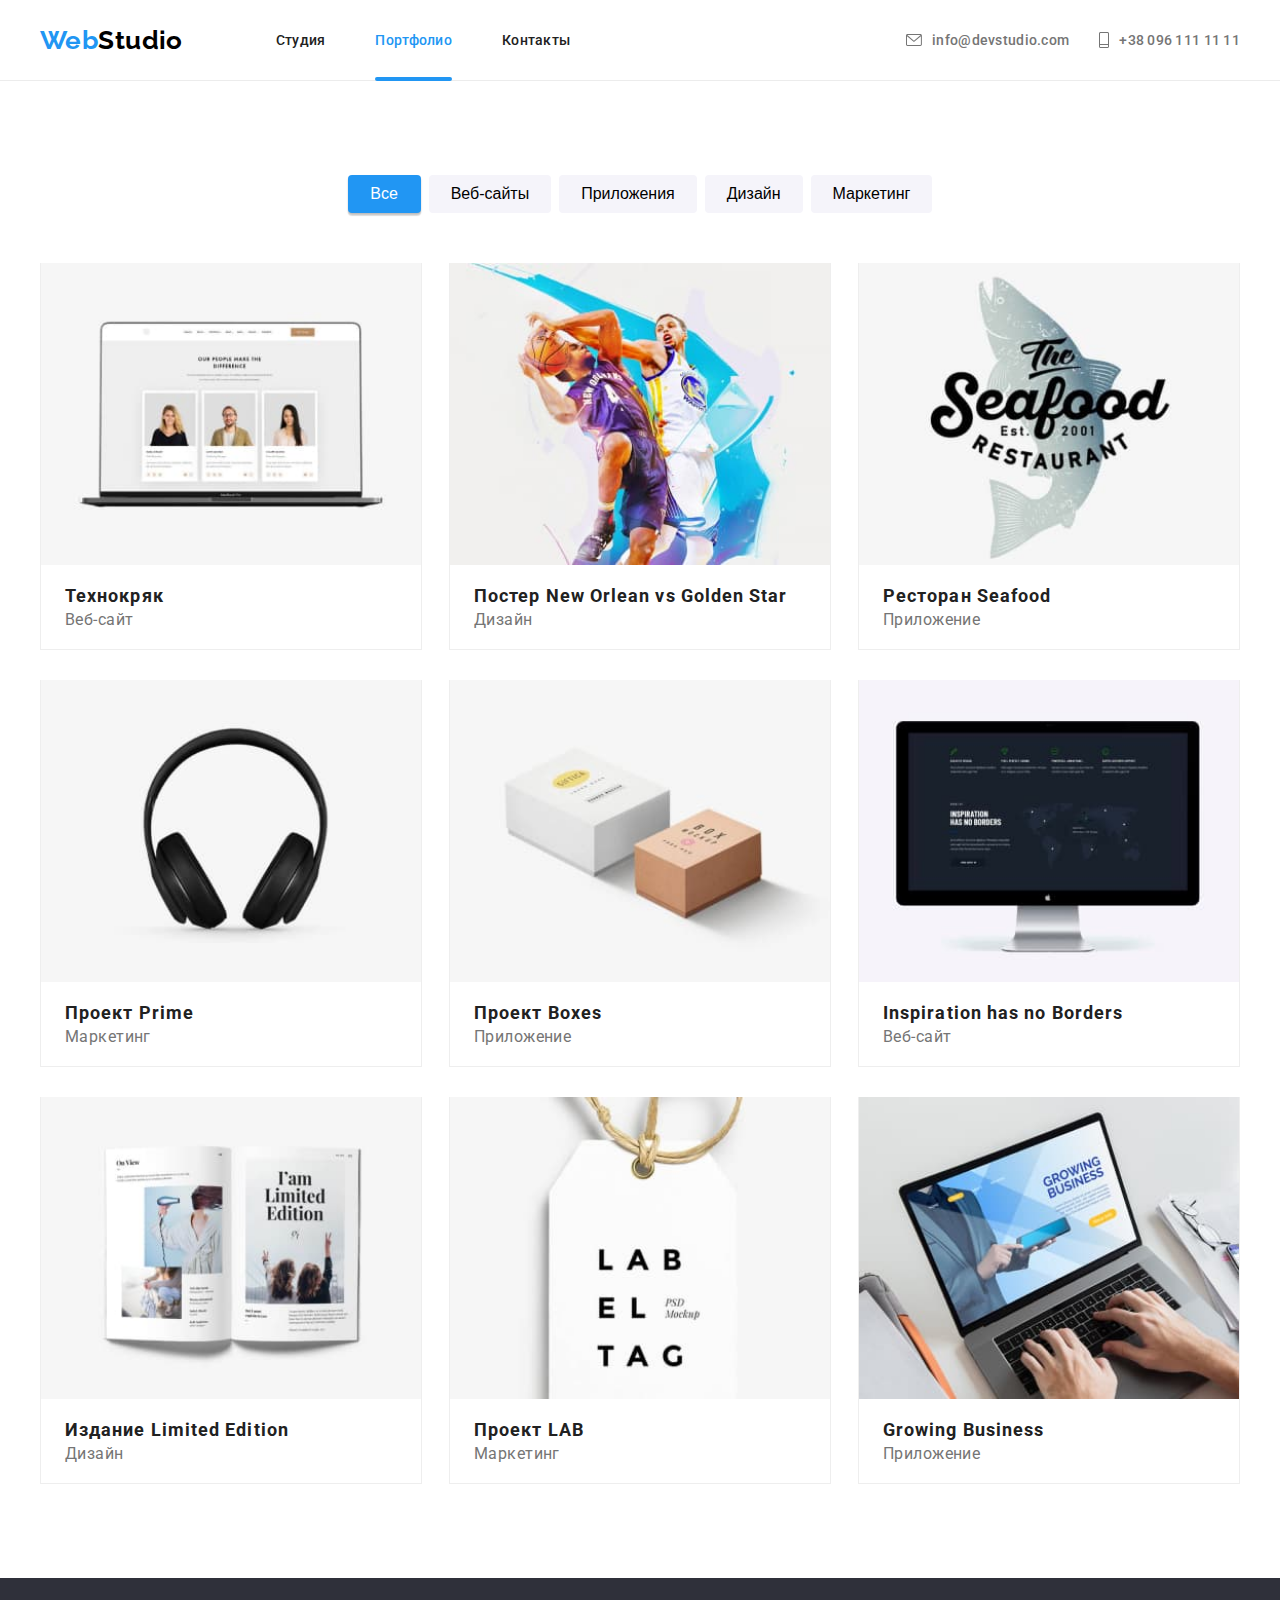
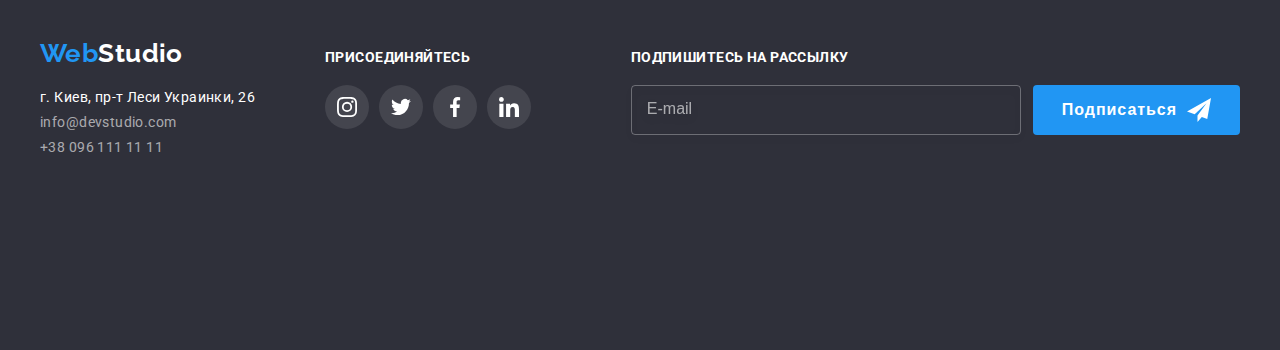
==== portfolio.html @ fb6a2ac4 "homework08_13" ====
<!DOCTYPE html>
<html lang="ru">

<head>
  <meta charset="UTF-8" />
  <meta http-equiv="X-UA-Compatible" content="IE=edge" />
  <meta name="viewport" content="width=device-width, initial-scale=1.0" />
  <title>Студия</title>
  <link href="https://fonts.googleapis.com/css2?family=Raleway:wght@700&family=Roboto:wght@400;500;700;900&display=swap"
    rel="stylesheet" />
  <link rel="stylesheet" href="https://cdnjs.cloudflare.com/ajax/libs/modern-normalize/1.1.0/modern-normalize.min.css"
    integrity="sha512-wpPYUAdjBVSE4KJnH1VR1HeZfpl1ub8YT/NKx4PuQ5NmX2tKuGu6U/JRp5y+Y8XG2tV+wKQpNHVUX03MfMFn9Q=="
    crossorigin="anonymous" referrerpolicy="no-referrer" />
  <link rel="stylesheet" href="css/main.min.css" />
</head>


<body>
  <!--шапка-->
  <header class="header">
    <nav class="container header-wrapper">

      <a href="./index.html" class="logo">Web<span class="logo__header">Studio</span></a>
      <button class="header-button" type="button" aria-expanded="false" aria-controls="menu-container" data-menu-button>
        <svg class="header-button__icons" width="40px" height="40px" aria-label="Переключатель мобильного меню">
          <use class="header-button__open-icon" href="./image/icons/symbol-defs.svg#icon-menu"></use>
          <use class="header-button__close-icon" href="./image/icons/symbol-defs.svg#icon-close"></use>
        </svg>
      </button>

      <div class="header-menu" data-menu>
        <ul class="header-menu__list">
          <li class="header-menu__item">
            <a href="./index.html" class="header-menu__link ">Студия</a>
          </li>

          <li class="header-menu__item">
            <a href="./portfolio.html" class="header-menu__link header-menu__link--current">Портфолио</a>
          </li>

          <li class="header-menu__item">
            <a href="#" class="header-menu__link">Контакты</a>
          </li>
        </ul>


        <ul class="contact-list">
          <li class="contact-list__item">
            <a class="contact-list__phone" href="tel:+380961111111">
              <svg class="contact-list__icon" width="10" height="16">
                <use href="./image/icons/symbol-defs.svg#icon-phone"></use>
              </svg>+38 096 111 11 11</a>
          </li>
          <li class="contact-list__item">
            <a class="contact-list__email" href="mailto:info@devstudio.com">
              <svg class="contact-list__icon" width="16" height="12">
                <use href="./image/icons/symbol-defs.svg#icon-envelope"></use>
              </svg>info@devstudio.com</a>
          </li>
        </ul>
        <ul class="social-list">
          <li class="social-list__item">
            <a href="" class="social-list__link">Instagram</a>
          </li>
          <li class="social-list__item">
            <a href="" class="social-list__link">Twitter</a>
          </li>
          <li class="social-list__item">
            <a href="" class="social-list__link">Facebook</a>
          </li>
          <li class="social-list__item">
            <a href="" class="social-list__link">LinkedIn</a>
          </li>
        </ul>
      </div>


    </nav>
  </header>
  <main class="main">
    <section class="section">
      <div class="container">
        <!--h1 скрыт с SCC-->
        <h1 class="portfolio-title">Портфолио</h1>
        <ul class="filters">
          <li class="filters__list">
            <button class="filters__button filters__button--active" type="button">Все</button>
          </li>
          <li class="filters__list">
            <button class="filters__button" type="button">Веб-сайты</button>
          </li>
          <li class="filters__list">
            <button class="filters__button" type="button">Приложения</button>
          </li>
          <li class="filters__list">
            <button class="filters__button" type="button">Дизайн</button>
          </li>
          <li class="filters__list">
            <button class="filters__button" type="button">Маркетинг</button>
          </li>
        </ul>
        <ul class="portfolio-list">
          <li class="portfolio-list__item">
            <a href="" class="portfolio-list__link">
              <div class="portfolio-list__overlay">
                <img srcset="
                  ./image/projects/project_1/project_1_mobile_450.jpg 450w,
                  ./image/projects/project_1/project_1_mobile_450@2x.jpg 900w,
                  ./image/projects/project_1/project_1_tablet_354.jpg 354w,
                  ./image/projects/project_1/project_1_tablet_354@2x.jpg 708w, 
                  ./image/projects/project_1/project_1_desktop_370.jpg 370w,
                  
                  ./image/projects/project_1/project_1_desktop_370@2X.jpg 740w"
                  sizes="(min-width: 1200px) 370px, (min-width: 768px) 354px, (max-width: 480px) 450px, 100vw"
                  src="./image/projects/project_1/project_1_desktop_370.jpg" alt="Веб-сайт Технокряк"
                  class="portfolio-list__img" width="370" />
                <p class="portfolio-list__descr">
                  Ресурс предлагает комплексные предложения с разным уровнем функционала и
                  сервисов. Все это позволит посетителю получить исчерпывающие сведения о компании
                  или частном лице.
                </p>
              </div>
              <div class="portfolio-list__header">
                <h2 class="portfolio-list__title">Технокряк</h2>
                <p class="portfolio-list__subtitle">Веб-сайт</p>
              </div>
            </a>
          </li>
          <li class="portfolio-list__item">
            <a href="" class="portfolio-list__link">
              <div class="portfolio-list__overlay">
                <img srcset="
                  ./image/projects/project_2/project_2_mobile_450.jpg 450w,
                  ./image/projects/project_2/project_2_mobile_450@2x.jpg 900w,
                  ./image/projects/project_2/project_2_tablet_354.jpg 354w,
                  ./image/projects/project_2/project_2_tablet_354@2x.jpg 708w, 
                  ./image/projects/project_2/project_2_desktop_370.jpg 370w,
                  ./image/projects/project_2/project_2_desktop_370@2x.jpg 740w"
                  sizes="(min-width: 1200px) 370px, (min-width: 768px) 354px, (max-width: 480px) 450px, 100vw"
                  src="./image/projects/project_2/project_2_desktop_370.jpg" alt=" Постер Нью Орлеан"
                  class="portfolio-list__img" width="370" />
                <p class="portfolio-list__descr">
                  Ресурс предлагает комплексные предложения с разным уровнем функционала и
                  сервисов. Все это позволит посетителю получить исчерпывающие сведения о компании
                  или частном лице.
                </p>
              </div>
              <div class="portfolio-list__header">
                <h2 class="portfolio-list__title">Постер New Orlean vs Golden Star</h2>
                <p class="portfolio-list__subtitle">Дизайн</p>
              </div>
            </a>
          </li>

          <li class="portfolio-list__item">
            <a href="" class="portfolio-list__link">
              <div class="portfolio-list__overlay">
                <img srcset="
                  ./image/projects/project_3/project_3_mobile_450.jpg 450w,
                  ./image/projects/project_3/project_3_mobile_450@2x.jpg 900w,
                  ./image/projects/project_3/project_3_tablet_354.jpg 354w,
                  ./image/projects/project_3/project_3_tablet_354@2x.jpg 708w, 
                  ./image/projects/project_3/project_3_desktop_370.jpg 370w,
                  ./image/projects/project_3/project_3_desktop_370@2X.jpg 740w"
                  sizes="(min-width: 1200px) 370px, (min-width: 768px) 354px, (max-width: 480px) 450px, 100vw"
                  src="./image/projects/project_3/project_3_desktop_370.jpg" alt=" Приложение для Ресторан СиФуд"
                  class="portfolio-list__img" width="370" />
                <p class="portfolio-list__descr">
                  Ресурс предлагает комплексные предложения с разным уровнем функционала и
                  сервисов. Все это позволит посетителю получить исчерпывающие сведения о компании
                  или частном лице.
                </p>
              </div>
              <div class="portfolio-list__header">
                <h2 class="portfolio-list__title">Ресторан Seafood</h2>
                <p class="portfolio-list__subtitle">Приложение</p>
              </div>
            </a>
          </li>

          <li class="portfolio-list__item">
            <a href="" class="portfolio-list__link">
              <div class="portfolio-list__overlay">
                <img srcset="
                  ./image/projects/project_4/project_4_mobile_450.jpg 450w,
                  ./image/projects/project_4/project_4_mobile_450@2x.jpg 900w,
                  ./image/projects/project_4/project_4_tablet_354.jpg 354w,
                  ./image/projects/project_4/project_4_tablet_354@2x.jpg 708w, 
                  ./image/projects/project_4/project_4_desktop_370.jpg 370w,
                  ./image/projects/project_4/project_4_desktop_370@2X.jpg 740w"
                  sizes="(min-width: 1200px) 370px, (min-width: 768px) 354px, (max-width: 480px) 450px, 100vw"
                  src="./image/projects/project_4/project_4_desktop_370.jpg" alt="Маркетинг Проект Прайм"
                  class="portfolio-list__img" width="370" />
                <p class="portfolio-list__descr">
                  Ресурс предлагает комплексные предложения с разным уровнем функционала и
                  сервисов. Все это позволит посетителю получить исчерпывающие сведения о компании
                  или частном лице.
                </p>
              </div>
              <div class="portfolio-list__header">
                <h2 class="portfolio-list__title">Проект Prime</h2>
                <p class="portfolio-list__subtitle">Маркетинг</p>
              </div>
            </a>
          </li>

          <li class="portfolio-list__item">
            <a href="" class="portfolio-list__link">
              <div class="portfolio-list__overlay">
                <img srcset="
                  ./image/projects/project_5/project_5_mobile_450.jpg 450w,
                  ./image/projects/project_5/project_5_mobile_450@2x.jpg 900w,
                  ./image/projects/project_5/project_5_tablet_354.jpg 354w,
                  ./image/projects/project_5/project_5_tablet_354@2x.jpg 708w, 
                  ./image/projects/project_5/project_5_desktop_370.jpg 370w,
                  ./image/projects/project_5/project_5_desktop_370@2X.jpg 740w"
                  sizes="(min-width: 1200px) 370px, (min-width: 768px) 354px, (max-width: 480px) 450px, 100vw"
                  src="./image/projects/project_5/project_5_desktop_370.jpg" alt=" Проект Коробки"
                  class="portfolio-list__img" width="370" />
                <p class="portfolio-list__descr">
                  Ресурс предлагает комплексные предложения с разным уровнем функционала и
                  сервисов. Все это позволит посетителю получить исчерпывающие сведения о компании
                  или частном лице.
                </p>
              </div>
              <div class="portfolio-list__header">
                <h2 class="portfolio-list__title">Проект Boxes</h2>
                <p class="portfolio-list__subtitle">Приложение</p>
              </div>
            </a>
          </li>

          <li class="portfolio-list__item">
            <a href="" class="portfolio-list__link">
              <div class="portfolio-list__overlay">
                <img srcset="
                  ./image/projects/project_6/project_6_mobile_450.jpg 450w,
                  ./image/projects/project_6/project_6_mobile_450@2x.jpg 900w,
                  ./image/projects/project_6/project_6_tablet_354.jpg 354w,
                  ./image/projects/project_6/project_6_tablet_354@2x.jpg 708w, 
                  ./image/projects/project_6/project_6_desktop_370.jpg 370w,
                  ./image/projects/project_6/project_6_desktop_370@2X.jpg 740w"
                  sizes="(min-width: 1200px) 370px, (min-width: 768px) 354px, (max-width: 480px) 450px, 100vw"
                  src="./image/projects/project_6/project_6_desktop_370.jpg" alt="Веб-сайт Вдохновение не имеет границ"
                  class="portfolio-list__img" width="370" />
                <p class="portfolio-list__descr">
                  Ресурс предлагает комплексные предложения с разным уровнем функционала и
                  сервисов. Все это позволит посетителю получить исчерпывающие сведения о компании
                  или частном лице.
                </p>
              </div>
              <div class="portfolio-list__header">
                <h2 class="portfolio-list__title">Inspiration has no Borders</h2>
                <p class="portfolio-list__subtitle">Веб-сайт</p>
              </div>
            </a>
          </li>

          <li class="portfolio-list__item">
            <a href="" class="portfolio-list__link">
              <div class="portfolio-list__overlay">
                <img srcset="
                  ./image/projects/project_7/project_7_mobile_450.jpg 450w,
                  ./image/projects/project_7/project_7_mobile_450@2x.jpg 900w,
                  ./image/projects/project_7/project_7_tablet_354.jpg 354w,
                  ./image/projects/project_7/project_7_tablet_354@2x.jpg 708w, 
                  ./image/projects/project_7/project_7_desktop_370.jpg 370w,
                  ./image/projects/project_7/project_7_desktop_370@2X.jpg 740w"
                  sizes="(min-width: 1200px) 370px, (min-width: 768px) 354px, (max-width: 480px) 450px, 100vw"
                  src="./image/projects/project_7/project_7_desktop_370.jpg" alt="Издание Лимитед"
                  class="portfolio-list__img" width="370" />
                <p class="portfolio-list__descr">
                  Ресурс предлагает комплексные предложения с разным уровнем функционала и
                  сервисов. Все это позволит посетителю получить исчерпывающие сведения о компании
                  или частном лице.
                </p>
              </div>
              <div class="portfolio-list__header">
                <h2 class="portfolio-list__title">Издание Limited Edition</h2>
                <p class="portfolio-list__subtitle">Дизайн</p>
              </div>
            </a>
          </li>

          <li class="portfolio-list__item">
            <a href="" class="portfolio-list__link">
              <div class="portfolio-list__overlay">
                <img srcset="
                  ./image/projects/project_8/project_8_mobile_450.jpg 450w,
                  ./image/projects/project_8/project_8_mobile_450@2x.jpg 900w,
                  ./image/projects/project_8/project_8_tablet_354.jpg 354w,
                  ./image/projects/project_8/project_8_tablet_354@2x.jpg 708w, 
                  ./image/projects/project_8/project_8_desktop_370.jpg 370w,
                  ./image/projects/project_8/project_8_desktop_370@2X.jpg 740w"
                  sizes="(min-width: 1200px) 370px, (min-width: 768px) 354px, (max-width: 480px) 450px, 100vw"
                  src="./image/projects/project_8/project_8_desktop_370.jpg" alt="Проект ЛАБ"
                  class="portfolio-list__img" width="370" />
                <p class="portfolio-list__descr">
                  Ресурс предлагает комплексные предложения с разным уровнем функционала и
                  сервисов. Все это позволит посетителю получить исчерпывающие сведения о компании
                  или частном лице.
                </p>
              </div>
              <div class="portfolio-list__header">
                <h2 class="portfolio-list__title">Проект LAB</h2>
                <p class="portfolio-list__subtitle">Маркетинг</p>
              </div>
            </a>
          </li>

          <li class="portfolio-list__item">
            <a href="" class="portfolio-list__link">
              <div class="portfolio-list__overlay">
                <img srcset="
                  ./image/projects/project_9/project_9_mobile_450.jpg 450w,
                  ./image/projects/project_9/project_9_mobile_450@2x.jpg 900w,
                  ./image/projects/project_9/project_9_tablet_354.jpg 354w,
                  ./image/projects/project_9/project_9_tablet_354@2x.jpg 708w, 
                  ./image/projects/project_9/project_9_desktop_370.jpg 370w,
                  ./image/projects/project_9/project_9_desktop_370@2X.jpg 740w"
                  sizes="(min-width: 1200px) 370px, (min-width: 768px) 354px, (max-width: 480px) 450px, 100vw"
                  src="./image/projects/project_9/project_9_desktop_370.jpg" alt="Приложение Растущий Бизнес"
                  class="portfolio-list__img" width="370" />
                <p class="portfolio-list__descr">
                  Ресурс предлагает комплексные предложения с разным уровнем функционала и
                  сервисов. Все это позволит посетителю получить исчерпывающие сведения о компании
                  или частном лице.
                </p>
              </div>
              <div class="portfolio-list__header">
                <h2 class="portfolio-list__title">Growing Business</h2>
                <p class="portfolio-list__subtitle">Приложение</p>
              </div>
            </a>
          </li>
        </ul>
      </div>
    </section>
  </main>
  <footer class="footer">
    <div class="container footer-wrapper">
      <div class="footer-wrap">
        <div>
          <a href="./index.html" class="logo">Web<span class="logo__footer">Studio</span></a>
          <address class="footer-address">
            <ul class="footer-address__list">
              <li class="footer-address__item">
                <p class="footer-address__adr">г. Киев, пр-т Леси Украинки, 26</p>
              </li>
              <li class="footer-address__item">
                <a class="footer-address__email" href="mailto:info@devstudio.com">info@devstudio.com</a>
              </li>
              <li class="footer-address__item">
                <a class="footer-address__phone" href="tel:+380961111111">+38 096 111 11 11</a>
              </li>
            </ul>
          </address>
        </div>
        <div class="footer-social">
          <h2 class="footer-social__title">присоединяйтесь</h2>
          <ul class="social">
            <li class="social__icon">
              <a href="" class="social__link social__link--grey">
                <svg class="social__img social__img--white" width="20" height="20">
                  <use href="./image/icons/symbol-defs.svg#icon-instagram-2"></use>
                </svg>
              </a>
            </li>
            <li class="social__icon">
              <a href="" class="social__link social__link--grey">
                <svg class="social__img social__img--white" width="20" height="20">
                  <use href="./image/icons/symbol-defs.svg#icon-twitter-1"></use>
                </svg>
              </a>
            </li>
            <li class="social__icon">
              <a href="" class="social__link social__link--grey">
                <svg class="social__img social__img--white" width="20" height="20">
                  <use href="./image/icons/symbol-defs.svg#icon-facebook-1"></use>
                </svg>
              </a>
            </li>
            <li class="social__icon">
              <a href="" class="social__link social__link--grey">
                <svg class="social__img social__img--white" width="20" height="20">
                  <use href="./image/icons/symbol-defs.svg#icon-linkedin-1"></use>
                </svg>
              </a>
            </li>
          </ul>
        </div>
      </div>
      <div class="footer-subscribe">
        <p class="footer-subscribe__title">Подпишитесь на рассылку</p>
        <form class="footer-subscribe__form">
          <input class="footer-subscribe__field" type="email" name="email" placeholder="E-mail" />
          <button class="button footer__button" type="submit">
            Подписаться
            <svg class="footer__icon" width="24" height="24">
              <use href="./image/icons/symbol-defs.svg#icon-send"></use>
            </svg>
          </button>
        </form>
      </div>
    </div>
  </footer>
  <script src="./js/modal.js"></script>
  <script src="./js/menu.js"></script>
</body>

</html>
---- css/main.min.css ----
body{margin:0;background-color:var(--white-tx-bg-color);color:#212121;font-family:'Roboto', sans-serif;font-size:14px;letter-spacing:0.03em}h1,h2,h3,p{margin-top:0;margin-bottom:0}ul{margin:0;padding:0;list-style:none}.section{padding-top:60px;padding-bottom:60px}@media screen and (min-width: 1200px){.section{padding-top:94px;padding-bottom:94px}}.container{padding-left:15px;padding-right:15px;margin-left:auto;margin-right:auto;max-width:480px}@media screen and (min-width: 768px){.container{max-width:768px}}@media screen and (min-width: 1200px){.container{max-width:1200px}}img{display:block;height:auto;width:100%}@media screen and (min-width: 1200px){img{max-width:100%}}.title__doing,.title__team,.title__client{font-weight:700;font-size:28px;text-align:center;color:#212121}@media screen and (min-width: 1200px){.title__doing,.title__team,.title__client{font-size:36px}}.portfolio-title,.peculiarities-title{font-size:0}.header{min-height:60px;background-color:#fff;border-bottom:1px solid #ECECEC}@media screen and (min-width: 768px){.header{padding:0}}.header-wrapper{padding-top:10px;padding-bottom:10px;display:-webkit-box;display:-ms-flexbox;display:flex;-webkit-box-align:center;-ms-flex-align:center;align-items:center}@media screen and (min-width: 320px) and (max-width: 767px){.header-wrapper{position:relative}}@media screen and (min-width: 768px){.header-wrapper{padding:0}}.header-menu{position:absolute;padding:48px 83px 48px 40px;top:0;left:0;right:0;width:100%;background-color:#fff;-webkit-box-shadow:0px 4px 8px rgba(0,0,0,0.04),0px 2px 4px rgba(0,0,0,0.08),0px 1px 3px rgba(0,0,0,0.16);box-shadow:0px 4px 8px rgba(0,0,0,0.04),0px 2px 4px rgba(0,0,0,0.08),0px 1px 3px rgba(0,0,0,0.16);-webkit-transform:translateY(-101%);transform:translateY(-101%);-webkit-transition:-webkit-transform 250ms cubic-bezier(0.4, 0, 0.2, 1);transition:-webkit-transform 250ms cubic-bezier(0.4, 0, 0.2, 1);transition:transform 250ms cubic-bezier(0.4, 0, 0.2, 1);transition:transform 250ms cubic-bezier(0.4, 0, 0.2, 1), -webkit-transform 250ms cubic-bezier(0.4, 0, 0.2, 1);z-index:1}@media screen and (min-width: 320px) and (max-width: 479px){.header-menu{padding:48px 40px}}@media screen and (min-width: 768px){.header-menu{padding:0;position:static;-webkit-transform:translateY(0);transform:translateY(0);display:-webkit-box;display:-ms-flexbox;display:flex;-webkit-box-align:center;-ms-flex-align:center;align-items:center;margin-left:88px;-webkit-box-shadow:none;box-shadow:none;display:flex;-webkit-box-pack:justify;-ms-flex-pack:justify;justify-content:space-between}}@media screen and (min-width: 1200px){.header-menu{margin-left:93px}}.header-menu.is-open{-webkit-transform:translateY(0);transform:translateY(0)}@media screen and (min-width: 768px){.header-menu__list{display:-webkit-box;display:-ms-flexbox;display:flex;-webkit-box-align:center;-ms-flex-align:center;align-items:center}}.header-menu__item+.header-menu__item{margin-top:32px}@media screen and (min-width: 768px){.header-menu__item+.header-menu__item{margin-top:0;margin-left:50px}}.header-menu__link{display:block;font-weight:500;font-size:40px;letter-spacing:0.02em;color:#212121;text-decoration:none}@media screen and (min-width: 768px){.header-menu__link{position:relative;font-size:14px;padding-top:32px;padding-bottom:32px;-webkit-transition:all 250ms cubic-bezier(0.4, 0, 0.2, 1);transition:all 250ms cubic-bezier(0.4, 0, 0.2, 1)}.header-menu__link::after{content:'';position:absolute;left:0;bottom:-1px;display:block;width:100%;height:4px;background-color:#2196F3;border-radius:2px;opacity:0;-webkit-transition:opacity 250ms cubic-bezier(0.4, 0, 0.2, 1);transition:opacity 250ms cubic-bezier(0.4, 0, 0.2, 1)}.header-menu__link:hover,.header-menu__link:focus{color:#2196F3;-webkit-transition:all 250ms cubic-bezier(0.4, 0, 0.2, 1);transition:all 250ms cubic-bezier(0.4, 0, 0.2, 1)}.header-menu__link:hover:after,.header-menu__link:focus:after{opacity:1}}.header-menu__link--current{color:#2196F3;position:relative}@media screen and (min-width: 768px){.header-menu__link--current:after{content:'';position:absolute;left:0;bottom:-1px;display:block;width:100%;height:4px;background-color:#2196F3;border-radius:2px;opacity:1}}.contact-list{margin-top:302px}@media screen and (max-width: 479px){.contact-list{margin-top:100px}}@media screen and (min-width: 768px){.contact-list{margin-top:0;margin-left:auto;display:-webkit-box;display:-ms-flexbox;display:flex;-webkit-box-orient:vertical;-webkit-box-direction:reverse;-ms-flex-direction:column-reverse;flex-direction:column-reverse}}@media screen and (min-width: 1200px){.contact-list{-webkit-box-orient:horizontal;-webkit-box-direction:reverse;-ms-flex-direction:row-reverse;flex-direction:row-reverse;-webkit-box-align:center;-ms-flex-align:center;align-items:center;margin-left:auto}}@media screen and (min-width: 768px){.contact-list__item{display:-webkit-box;display:-ms-flexbox;display:flex;-webkit-box-align:center;-ms-flex-align:center;align-items:center}}.contact-list__item+.contact-list__item{margin-top:32px}@media screen and (min-width: 768px){.contact-list__item+.contact-list__item{margin-top:0;margin-bottom:10px}}@media screen and (min-width: 1200px){.contact-list__item+.contact-list__item{margin-bottom:0px;margin-right:30px}}.contact-list__phone{display:block;font-weight:500;font-size:34px;letter-spacing:0.02em;text-decoration:none;color:#2196F3}@media screen and (min-width: 320px) and (max-width: 479px){.contact-list__phone{font-size:24px}}@media screen and (min-width: 768px){.contact-list__phone{display:-webkit-box;display:-ms-flexbox;display:flex;-webkit-box-align:center;-ms-flex-align:center;align-items:center;font-size:12px;color:#757575}}@media screen and (min-width: 1200px){.contact-list__phone{padding-top:32px;padding-bottom:32px;font-size:14px;-webkit-transition:color 250ms cubic-bezier(0.4, 0, 0.2, 1);transition:color 250ms cubic-bezier(0.4, 0, 0.2, 1)}.contact-list__phone:hover,.contact-list__phone:focus{color:#2196F3}}.contact-list__email{display:block;font-weight:500;font-size:24px;letter-spacing:0.02em;text-decoration:none;color:#757575}@media screen and (min-width: 768px){.contact-list__email{font-size:12px;display:-webkit-box;display:-ms-flexbox;display:flex;-webkit-box-align:center;-ms-flex-align:center;align-items:center}}@media screen and (min-width: 1200px){.contact-list__email{padding-top:32px;padding-bottom:32px;font-size:14px;-webkit-transition:color 250ms cubic-bezier(0.4, 0, 0.2, 1);transition:color 250ms cubic-bezier(0.4, 0, 0.2, 1)}.contact-list__email:hover,.contact-list__email:focus{color:#2196F3}}.contact-list__icon{display:none}@media screen and (min-width: 768px){.contact-list__icon{display:block;margin-right:10px;fill:currentColor}}.social-list{display:-webkit-box;display:-ms-flexbox;display:flex;-webkit-box-pack:justify;-ms-flex-pack:justify;justify-content:space-between;margin-top:64px}@media screen and (max-width: 479px){.social-list{-webkit-box-orient:vertical;-webkit-box-direction:normal;-ms-flex-direction:column;flex-direction:column;-ms-flex-line-pack:start;align-content:start}}@media screen and (min-width: 768px){.social-list{display:none}}.social-list__item:not(:last-child){padding-right:10px;border-right:1px solid rgba(33,33,33,0.2)}@media screen and (max-width: 479px){.social-list__item:not(:last-child){padding-right:0;margin-bottom:10px;border:none}}.social-list__link{display:block;font-weight:500;font-size:18px;letter-spacing:0.02em;text-decoration:none;color:#2196F3}.logo{color:#2196F3;font-family:'Raleway', sans-serif;font-weight:700;font-size:26px;line-height:1.19;text-decoration:none}@media screen and (max-width: 1199px){.logo{font-size:24px}}.logo__header{color:#000}.logo__footer{color:#fff}.button{padding:10px 32px;border:none;border-radius:4px;color:#fff;background-color:#2196F3;font-weight:700;font-size:16px;line-height:1.88;text-align:center;letter-spacing:0.06em;cursor:pointer;-webkit-transition:-webkit-box-shadow 250ms cubic-bezier(0.4, 0, 0.2, 1);transition:-webkit-box-shadow 250ms cubic-bezier(0.4, 0, 0.2, 1);transition:box-shadow 250ms cubic-bezier(0.4, 0, 0.2, 1);transition:box-shadow 250ms cubic-bezier(0.4, 0, 0.2, 1), -webkit-box-shadow 250ms cubic-bezier(0.4, 0, 0.2, 1)}.button:hover,.button:focus{-webkit-box-shadow:0px 4px 4px rgba(0,0,0,0.15);box-shadow:0px 4px 4px rgba(0,0,0,0.15)}.header-button{display:-webkit-box;display:-ms-flexbox;display:flex;-webkit-box-pack:center;-ms-flex-pack:center;justify-content:center;-webkit-box-align:center;-ms-flex-align:center;align-items:center;padding:0;border:none;color:inherit;background-color:transparent;z-index:2;cursor:pointer;margin-left:auto}@media screen and (min-width: 768px){.header-button{display:none}}.header-button:active .header-button__close-icon,.header-button:active .header-button__open-icon{fill:#2196F3}.header-button__open-icon,.header-button__close-icon{display:inline-block;fill:#212121;-webkit-transition:fill 250ms cubic-bezier(0.4, 0, 0.2, 1);transition:fill 250ms cubic-bezier(0.4, 0, 0.2, 1)}.header-button__close-icon{display:none}.header-button.is-open .header-button__close-icon{display:block}.header-button.is-open .header-button__open-icon{display:none}.banner__button{margin-top:30px}.form__button{margin-top:30px;padding:10px 55px}@media screen and (max-width: 767px){.filters{display:-webkit-box;display:-ms-flexbox;display:flex;-webkit-box-pack:start;-ms-flex-pack:start;justify-content:start;-ms-flex-wrap:wrap;flex-wrap:wrap;margin-bottom:-15px}}@media screen and (min-width: 768px){.filters{display:-webkit-box;display:-ms-flexbox;display:flex;-webkit-box-pack:center;-ms-flex-pack:center;justify-content:center}}@media screen and (min-width: 768px){.filters__list+.filters__list{margin-left:8px}}@media screen and (max-width: 767px){.filters__list{margin-right:8px;margin-bottom:15px}}.filters__button{min-width:73px;padding:6px 22px;background-color:#F5F4FA;font-weight:500;font-size:16px;line-height:1.62;border-radius:4px;border:none;cursor:pointer;-webkit-transition:all 250ms cubic-bezier(0.4, 0, 0.2, 1);transition:all 250ms cubic-bezier(0.4, 0, 0.2, 1)}.filters__button--active,.filters__button:hover,.filters__button:focus{color:#fff;background-color:#2196F3;-webkit-box-shadow:0px 3px 1px rgba(0,0,0,0.1),0px 1px 2px rgba(0,0,0,0.08),0px 2px 2px rgba(0,0,0,0.12);box-shadow:0px 3px 1px rgba(0,0,0,0.1),0px 1px 2px rgba(0,0,0,0.08),0px 2px 2px rgba(0,0,0,0.12)}.footer__button{margin:0 auto;margin-top:20px;padding:10px 29px;display:-webkit-box;display:-ms-flexbox;display:flex;-webkit-box-pack:center;-ms-flex-pack:center;justify-content:center;-webkit-box-align:center;-ms-flex-align:center;align-items:center}@media screen and (min-width: 1200px){.footer__button{margin-top:0}}.footer__icon{margin-left:10px;fill:currentColor}.social{display:-webkit-box;display:-ms-flexbox;display:flex;-webkit-box-pack:center;-ms-flex-pack:center;justify-content:center}.social__link{width:44px;height:44px;border-radius:50%;display:-webkit-box;display:-ms-flexbox;display:flex;-webkit-box-pack:center;-ms-flex-pack:center;justify-content:center;-webkit-box-align:center;-ms-flex-align:center;align-items:center;color:#AFB1B8;-webkit-transition:color 250ms cubic-bezier(0.4, 0, 0.2, 1);transition:color 250ms cubic-bezier(0.4, 0, 0.2, 1);-webkit-transition:background-color 250ms cubic-bezier(0.4, 0, 0.2, 1);transition:background-color 250ms cubic-bezier(0.4, 0, 0.2, 1)}.social__link:hover,.social__link:focus{background-color:#2196F3;color:#fff}.social__link--grey{background-color:rgba(255,255,255,0.1)}.social__icon+.social__icon{margin-left:10px}.social__img{fill:currentColor}.social__img--white{fill:#fff}.footer{min-height:252px;padding-top:60px;padding-bottom:60px;background-color:#2F303A;background-size:cover;text-align:center}@media screen and (min-width: 1200px){.footer{text-align:left}}@media screen and (min-width: 1200px){.footer-wrapper{display:-webkit-box;display:-ms-flexbox;display:flex;-webkit-box-align:baseline;-ms-flex-align:baseline;align-items:baseline}}@media screen and (min-width: 768px){.footer-wrap{display:-webkit-box;display:-ms-flexbox;display:flex;-ms-flex-pack:distribute;justify-content:space-around;-webkit-box-align:baseline;-ms-flex-align:baseline;align-items:baseline}}.footer-address{margin-top:20px}.footer-address__list{font-style:normal}.footer-address__adr{color:#fff}.footer-address__item+.footer-address__item{margin-top:8px}@media screen and (min-width: 1200px){.footer-address__item+.footer-address__item{margin-top:9px}}.footer-address__email,.footer-address__phone{text-decoration:none;color:rgba(255,255,255,0.6);cursor:pointer;-webkit-transition:color 250ms cubic-bezier(0.4, 0, 0.2, 1);transition:color 250ms cubic-bezier(0.4, 0, 0.2, 1)}.footer-address__email:hover,.footer-address__email:focus,.footer-address__phone:hover,.footer-address__phone:focus{color:#2196F3}.footer-social{margin-top:60px}@media screen and (min-width: 1200px){.footer-social{margin-left:70px;margin-top:0}}.footer-social__title{margin-bottom:20px;font-size:14px;font-weight:700;text-transform:uppercase;color:#fff}.footer-subscribe{margin-top:60px}@media screen and (min-width: 1200px){.footer-subscribe{margin-top:0;margin-left:auto}}.footer-subscribe__form{margin-top:20px}@media screen and (min-width: 1200px){.footer-subscribe__form{display:-webkit-box;display:-ms-flexbox;display:flex;-webkit-box-pack:center;-ms-flex-pack:center;justify-content:center;margin-top:0}}.footer-subscribe__title{margin-bottom:20px;font-weight:700;font-size:14px;text-transform:uppercase;color:#fff}.footer-subscribe__field{width:100%;padding:15px;margin-right:12px;color:#fff;background-color:inherit;border:1px solid rgba(255,255,255,0.3);-webkit-filter:drop-shadow(0px 4px 4px rgba(0,0,0,0.15));filter:drop-shadow(0px 4px 4px rgba(0,0,0,0.15));border-radius:4px;cursor:pointer}.footer-subscribe__field::-webkit-input-placeholder{font-size:16px;color:rgba(255,255,255,0.6)}.footer-subscribe__field:-ms-input-placeholder{font-size:16px;color:rgba(255,255,255,0.6)}.footer-subscribe__field::-ms-input-placeholder{font-size:16px;color:rgba(255,255,255,0.6)}.footer-subscribe__field::placeholder{font-size:16px;color:rgba(255,255,255,0.6)}@media screen and (min-width: 768px){.footer-subscribe__field{width:450px}}@media screen and (min-width: 1200px){.footer-subscribe__field{width:358px}}.banner{background-color:#2F303A;background-repeat:no-repeat;background-position:center;background-size:cover;margin-left:auto;margin-right:auto;text-align:center;padding-top:118px;padding-bottom:118px}@media screen and (max-width: 480px){.banner{background-image:-webkit-gradient(linear, left top, left bottom, from(rgba(47,48,58,0.4)), to(rgba(47,48,58,0.4))),url(../image/bg/banner-mobile.jpg);background-image:linear-gradient(rgba(47,48,58,0.4), rgba(47,48,58,0.4)),url(../image/bg/banner-mobile.jpg);max-width:480px;max-height:400px}}@media screen and (max-width: 480px) and (min-device-pixel-ratio: 2), screen and (max-width: 480px) and (-webkit-min-device-pixel-ratio: 2), screen and (max-width: 480px) and (min-resolution: 192dpi), screen and (max-width: 480px) and (min-resolution: 2dppx){.banner{background-image:-webkit-gradient(linear, left top, left bottom, from(rgba(47,48,58,0.4)), to(rgba(47,48,58,0.4))),url(../image/bg/banner-mobile@2x.jpg);background-image:linear-gradient(rgba(47,48,58,0.4), rgba(47,48,58,0.4)),url(../image/bg/banner-mobile@2x.jpg)}}@media screen and (min-width: 481px){.banner{max-width:768px;height:400px;background-image:-webkit-gradient(linear, left top, left bottom, from(rgba(47,48,58,0.4)), to(rgba(47,48,58,0.4))),url(../image/bg/banner-tablet.jpg);background-image:linear-gradient(rgba(47,48,58,0.4), rgba(47,48,58,0.4)),url(../image/bg/banner-tablet.jpg)}}@media screen and (min-width: 481px) and (min-device-pixel-ratio: 2), screen and (min-width: 481px) and (-webkit-min-device-pixel-ratio: 2), screen and (min-width: 481px) and (min-resolution: 192dpi), screen and (min-width: 481px) and (min-resolution: 2dppx){.banner{background-image:-webkit-gradient(linear, left top, left bottom, from(rgba(47,48,58,0.4)), to(rgba(47,48,58,0.4))),url(../image/bg/banner-tablet@2x.jpg);background-image:linear-gradient(rgba(47,48,58,0.4), rgba(47,48,58,0.4)),url(../image/bg/banner-tablet@2x.jpg)}}@media screen and (min-width: 769px){.banner{background-image:-webkit-gradient(linear, left top, left bottom, from(rgba(47,48,58,0.4)), to(rgba(47,48,58,0.4))),url(../image/bg/banner-desktop.jpg);background-image:linear-gradient(rgba(47,48,58,0.4), rgba(47,48,58,0.4)),url(../image/bg/banner-desktop.jpg);max-width:1600px;min-height:600px;padding-top:200px;padding-bottom:200px}}@media screen and (min-width: 769px) and (min-device-pixel-ratio: 2), screen and (min-width: 769px) and (-webkit-min-device-pixel-ratio: 2), screen and (min-width: 769px) and (min-resolution: 192dpi), screen and (min-width: 769px) and (min-resolution: 2dppx){.banner{background-image:-webkit-gradient(linear, left top, left bottom, from(rgba(47,48,58,0.4)), to(rgba(47,48,58,0.4))),url(../image/bg/banner-desktop@2x.jpg);background-image:linear-gradient(rgba(47,48,58,0.4), rgba(47,48,58,0.4)),url(../image/bg/banner-desktop@2x.jpg)}}.banner__title{margin:0 auto;color:#fff;font-weight:900;font-size:26px;line-height:1.36;letter-spacing:0.06em;text-transform:uppercase}@media screen and (max-width: 1199px){.banner__title{max-width:360px}}@media screen and (min-width: 1200px){.banner__title{font-size:44px;width:696px}}.backdrop{position:fixed;top:0;left:0;width:100%;height:100%;background:rgba(0,0,0,0.2);z-index:2;opacity:1;-webkit-transition:opacity 250ms cubic-bezier(0.4, 0, 0.2, 1);transition:opacity 250ms cubic-bezier(0.4, 0, 0.2, 1)}.backdrop.is-hidden{opacity:0;pointer-events:none}.modal{position:absolute;min-width:450px;max-height:609px;padding:40px;top:50%;left:50%;-webkit-transform:translate(-50%, -50%);transform:translate(-50%, -50%);background-color:#fff;-webkit-box-shadow:0px 1px 3px rgba(0,0,0,0.12),0px 1px 1px rgba(0,0,0,0.14),0px 2px 1px rgba(0,0,0,0.2);box-shadow:0px 1px 3px rgba(0,0,0,0.12),0px 1px 1px rgba(0,0,0,0.14),0px 2px 1px rgba(0,0,0,0.2);border-radius:4px}@media screen and (min-width: 1200px){.modal{width:528px;height:581px}}.modal__title{font-weight:700;font-size:20px;text-align:center;color:#212121}.modal__btn-close{display:-webkit-box;display:-ms-flexbox;display:flex;-webkit-box-pack:center;-ms-flex-pack:center;justify-content:center;-webkit-box-align:center;-ms-flex-align:center;align-items:center;position:absolute;right:8px;top:8px;width:30px;height:30px;background:#fff;border:1px solid rgba(0,0,0,0.1);border-radius:50%;cursor:pointer;-webkit-transition:fill 250ms cubic-bezier(0.4, 0, 0.2, 1);transition:fill 250ms cubic-bezier(0.4, 0, 0.2, 1)}.modal__btn-close:hover,.modal__btn-close:focus,.modal__btn-close:active{fill:#2196F3}.fieldset{margin-top:12px}.fieldset__form{display:-webkit-box;display:-ms-flexbox;display:flex;-webkit-box-orient:vertical;-webkit-box-direction:normal;-ms-flex-direction:column;flex-direction:column;position:relative;margin-top:10px;text-align:left;font-size:12px;letter-spacing:0.01em;color:#757575;cursor:pointer}.fieldset__form:first-child{margin-top:0}.fieldset__name,.fieldset__tel,.fieldset__email,.fieldset__textarea{margin-top:4px;padding:0;padding-left:42px;width:100%;height:40px;background-color:#fff;border:1px solid rgba(33,33,33,0.2);border-radius:4px;cursor:pointer;-webkit-transition:border-color 250ms cubic-bezier(0.4, 0, 0.2, 1);transition:border-color 250ms cubic-bezier(0.4, 0, 0.2, 1);-webkit-transition:outline 250ms cubic-bezier(0.4, 0, 0.2, 1);transition:outline 250ms cubic-bezier(0.4, 0, 0.2, 1)}.fieldset__name:focus,.fieldset__tel:focus,.fieldset__email:focus,.fieldset__textarea:focus{border:1px solid #2196F3;outline:inherit}.fieldset__name:focus+.fieldset__icon,.fieldset__tel:focus+.fieldset__icon,.fieldset__email:focus+.fieldset__icon,.fieldset__textarea:focus+.fieldset__icon{fill:#2196F3}.fieldset__icon{position:absolute;left:15px;bottom:15px;fill:#212121}.fieldset__textarea{height:120px;padding:12px 16px;resize:none}.fieldset__textarea::-webkit-input-placeholder{font-size:14px;letter-spacing:0.01em;color:rgba(117,117,117,0.5)}.fieldset__textarea:-ms-input-placeholder{font-size:14px;letter-spacing:0.01em;color:rgba(117,117,117,0.5)}.fieldset__textarea::-ms-input-placeholder{font-size:14px;letter-spacing:0.01em;color:rgba(117,117,117,0.5)}.fieldset__textarea::placeholder{font-size:14px;letter-spacing:0.01em;color:rgba(117,117,117,0.5)}.checkbox__form{display:-webkit-box;display:-ms-flexbox;display:flex;-webkit-box-align:center;-ms-flex-align:center;align-items:center;-webkit-box-pack:center;-ms-flex-pack:center;justify-content:center;margin-top:20px}.checkbox__field{position:absolute;width:1px;height:-1px;margin:-1px;border:0;padding:0;clip:rect(0 0 0 0);overflow:hidden}.checkbox__field:focus-within+.checkbox__icon{border:1px solid #2196F3}.checkbox__field:checked+.checkbox__icon{border-color:#2196F3;background-color:#2196F3;background-image:url(../image/icons/full-check.svg);background-size:contain;background-origin:border-box}.checkbox__icon{display:inline-block;margin-right:7px;width:15px;height:15px;border:1px solid rgba(33,33,33,0.2);border-radius:4px;-webkit-transition:background 250ms cubic-bezier(0.4, 0, 0.2, 1);transition:background 250ms cubic-bezier(0.4, 0, 0.2, 1)}.checkbox__descr{font-size:12px}@media screen and (min-width: 1200px){.checkbox__descr{font-size:14px}}.checkbox__link{color:#2196F3}@media screen and (min-width: 768px){.peculiarities__list{display:-webkit-box;display:-ms-flexbox;display:flex;-ms-flex-wrap:wrap;flex-wrap:wrap;-webkit-box-pack:justify;-ms-flex-pack:justify;justify-content:space-between;margin-bottom:-30px}}@media screen and (min-width: 768px){.peculiarities__item{width:calc((100% - 30px) / 2);margin-bottom:30px}}@media screen and (min-width: 1200px){.peculiarities__item{width:calc((100% - 90px) / 4)}}.peculiarities__item+.peculiarities__item{margin-top:30px}@media screen and (min-width: 768px){.peculiarities__item+.peculiarities__item{margin-top:0}}.peculiarities__bg-icon{display:-webkit-box;display:-ms-flexbox;display:flex;-webkit-box-pack:center;-ms-flex-pack:center;justify-content:center;-webkit-box-align:center;-ms-flex-align:center;align-items:center;width:100%;height:120px;border-radius:4px;background-color:#F5F4FA}.peculiarities__title{margin-top:30px;font-weight:700;font-size:14px;text-align:center;text-transform:uppercase;color:#212121}@media screen and (min-width: 768px){.peculiarities__title{text-align:left}}.peculiarities__subtitle{margin-top:10px;font-weight:400;font-size:14px;line-height:1.71;color:#757575}.doing{padding-top:0}.doing__list{display:-webkit-box;display:-ms-flexbox;display:flex;margin-top:50px}.doing__item{position:relative}.doing__item+.doing__item{margin-left:30px}.doing__img{display:block;min-width:100%;min-height:auto}.doing__subtitle{position:absolute;display:-webkit-box;display:-ms-flexbox;display:flex;-webkit-box-pack:center;-ms-flex-pack:center;justify-content:center;-webkit-box-align:center;-ms-flex-align:center;align-items:center;bottom:0;height:70px;width:100%;color:#fff;background-color:rgba(47,48,58,0.8);font-weight:700;font-size:14px;text-transform:uppercase;z-index:1}@media screen and (max-width: 1199px){.doing{display:none}}.team{background-color:#F5F4FA}.team__list{margin-top:30px}@media screen and (min-width: 768px){.team__list{display:-webkit-box;display:-ms-flexbox;display:flex;-ms-flex-wrap:wrap;flex-wrap:wrap;-webkit-box-pack:justify;-ms-flex-pack:justify;justify-content:space-between;margin-bottom:-30px}}@media screen and (min-width: 1200px){.team__list{margin-top:50px}}.team__item{background:#fff;-webkit-box-shadow:0px 1px 3px rgba(0,0,0,0.12),0px 1px 1px rgba(0,0,0,0.14),0px 2px 1px rgba(0,0,0,0.2);box-shadow:0px 1px 3px rgba(0,0,0,0.12),0px 1px 1px rgba(0,0,0,0.14),0px 2px 1px rgba(0,0,0,0.2);border-radius:0px 0px 4px 4px}@media screen and (min-width: 768px){.team__item{width:calc((100% - 30px) / 2);margin-bottom:30px}}@media screen and (min-width: 1200px){.team__item{width:calc((100% - 90px) / 4)}}.team__item+.team__item{margin-top:30px}@media screen and (min-width: 768px){.team__item+.team__item{margin-top:0}}.team__descr{padding-top:30px;padding-bottom:24px}@media screen and (min-width: 1200px){.team__descr{padding-bottom:30px}}.team__title{font-weight:500;font-size:16px;line-height:1.19;text-align:center}.team__subtitle{margin-top:10px;margin-bottom:16px;color:#757575;font-size:16px;line-height:1.19;text-align:center}.client{display:-webkit-box;display:-ms-flexbox;display:flex;-ms-flex-wrap:wrap;flex-wrap:wrap;-webkit-box-pack:justify;-ms-flex-pack:justify;justify-content:space-between;margin-top:30px;margin-bottom:-30px}@media screen and (min-width: 1200px){.client{margin-top:50px;margin-bottom:0}}.client__list{width:calc((100% - 30px) / 2);margin-bottom:30px}@media screen and (min-width: 768px){.client__list{width:calc((100% - 60px) / 3)}}@media screen and (min-width: 1200px){.client__list{width:calc((100% - 150px) / 6);margin-bottom:0}}.client__link{display:-webkit-box;display:-ms-flexbox;display:flex;-webkit-box-pack:center;-ms-flex-pack:center;justify-content:center;-webkit-box-align:center;-ms-flex-align:center;align-items:center;border:1px solid #AFB1B8;color:#AFB1B8;border-radius:4px;height:92px;width:100%;-webkit-transition:all 250ms cubic-bezier(0.4, 0, 0.2, 1);transition:all 250ms cubic-bezier(0.4, 0, 0.2, 1)}.client__link:hover,.client__link:focus{border-color:#2196F3;color:#2196F3}.client__logo{fill:currentColor}.portfolio-list{display:block;margin-top:40px;margin-bottom:-30px}@media screen and (min-width: 768px){.portfolio-list{display:-webkit-box;display:-ms-flexbox;display:flex;-webkit-box-pack:justify;-ms-flex-pack:justify;justify-content:space-between;-ms-flex-wrap:wrap;flex-wrap:wrap}}@media screen and (min-width: 1200px){.portfolio-list{margin-top:50px}}.portfolio-list__item{margin-bottom:30px;border:1px solid #EEEEEE;border-width:0 1px 1px 1px}@media screen and (min-width: 768px){.portfolio-list__item{width:calc((100% - 30px) / 2);vertical-align:bottom}}@media screen and (min-width: 1200px){.portfolio-list__item{width:calc((100% - 60px) / 3)}}.portfolio-list__link{display:block;height:100%;text-decoration:none;-webkit-transition:-webkit-box-shadow 250ms cubic-bezier(0.4, 0, 0.2, 1);transition:-webkit-box-shadow 250ms cubic-bezier(0.4, 0, 0.2, 1);transition:box-shadow 250ms cubic-bezier(0.4, 0, 0.2, 1);transition:box-shadow 250ms cubic-bezier(0.4, 0, 0.2, 1), -webkit-box-shadow 250ms cubic-bezier(0.4, 0, 0.2, 1)}.portfolio-list__link:hover,.portfolio-list__link:focus{-webkit-box-shadow:0px 1px 1px rgba(0,0,0,0.12),0px 4px 4px rgba(0,0,0,0.06),1px 4px 6px rgba(0,0,0,0.16);box-shadow:0px 1px 1px rgba(0,0,0,0.12),0px 4px 4px rgba(0,0,0,0.06),1px 4px 6px rgba(0,0,0,0.16)}.portfolio-list__link:hover .portfolio-list__descr,.portfolio-list__link:focus .portfolio-list__descr{-webkit-transform:translateY(0);transform:translateY(0)}.portfolio-list__title{color:#212121;font-weight:700;font-size:18px;letter-spacing:0.06em}.portfolio-list__subtitle{margin-top:4px;color:#757575;font-size:16px}.portfolio-list__header{padding:20px 24px}.portfolio-list__overlay{position:relative;overflow:hidden}.portfolio-list__descr{position:absolute;width:100%;height:100%;background:rgba(33,150,243,0.9);bottom:0;font-size:18px;line-height:1.56;color:#fff;-webkit-transform:translateY(100%);transform:translateY(100%);-webkit-transition:-webkit-transform 250ms cubic-bezier(0.4, 0, 0.2, 1);transition:-webkit-transform 250ms cubic-bezier(0.4, 0, 0.2, 1);transition:transform 250ms cubic-bezier(0.4, 0, 0.2, 1);transition:transform 250ms cubic-bezier(0.4, 0, 0.2, 1), -webkit-transform 250ms cubic-bezier(0.4, 0, 0.2, 1)}@media screen and (max-width: 479px){.portfolio-list__descr{font-size:1em;padding:7%}}@media screen and (min-width: 480px){.portfolio-list__descr{padding:77px 24px}}@media screen and (min-width: 768px){.portfolio-list__descr{padding:49px 24px 77px 24px}}@media screen and (min-width: 1200px){.portfolio-list__descr{padding:63px 24px}}
/*# sourceMappingURL=main.min.css.map */
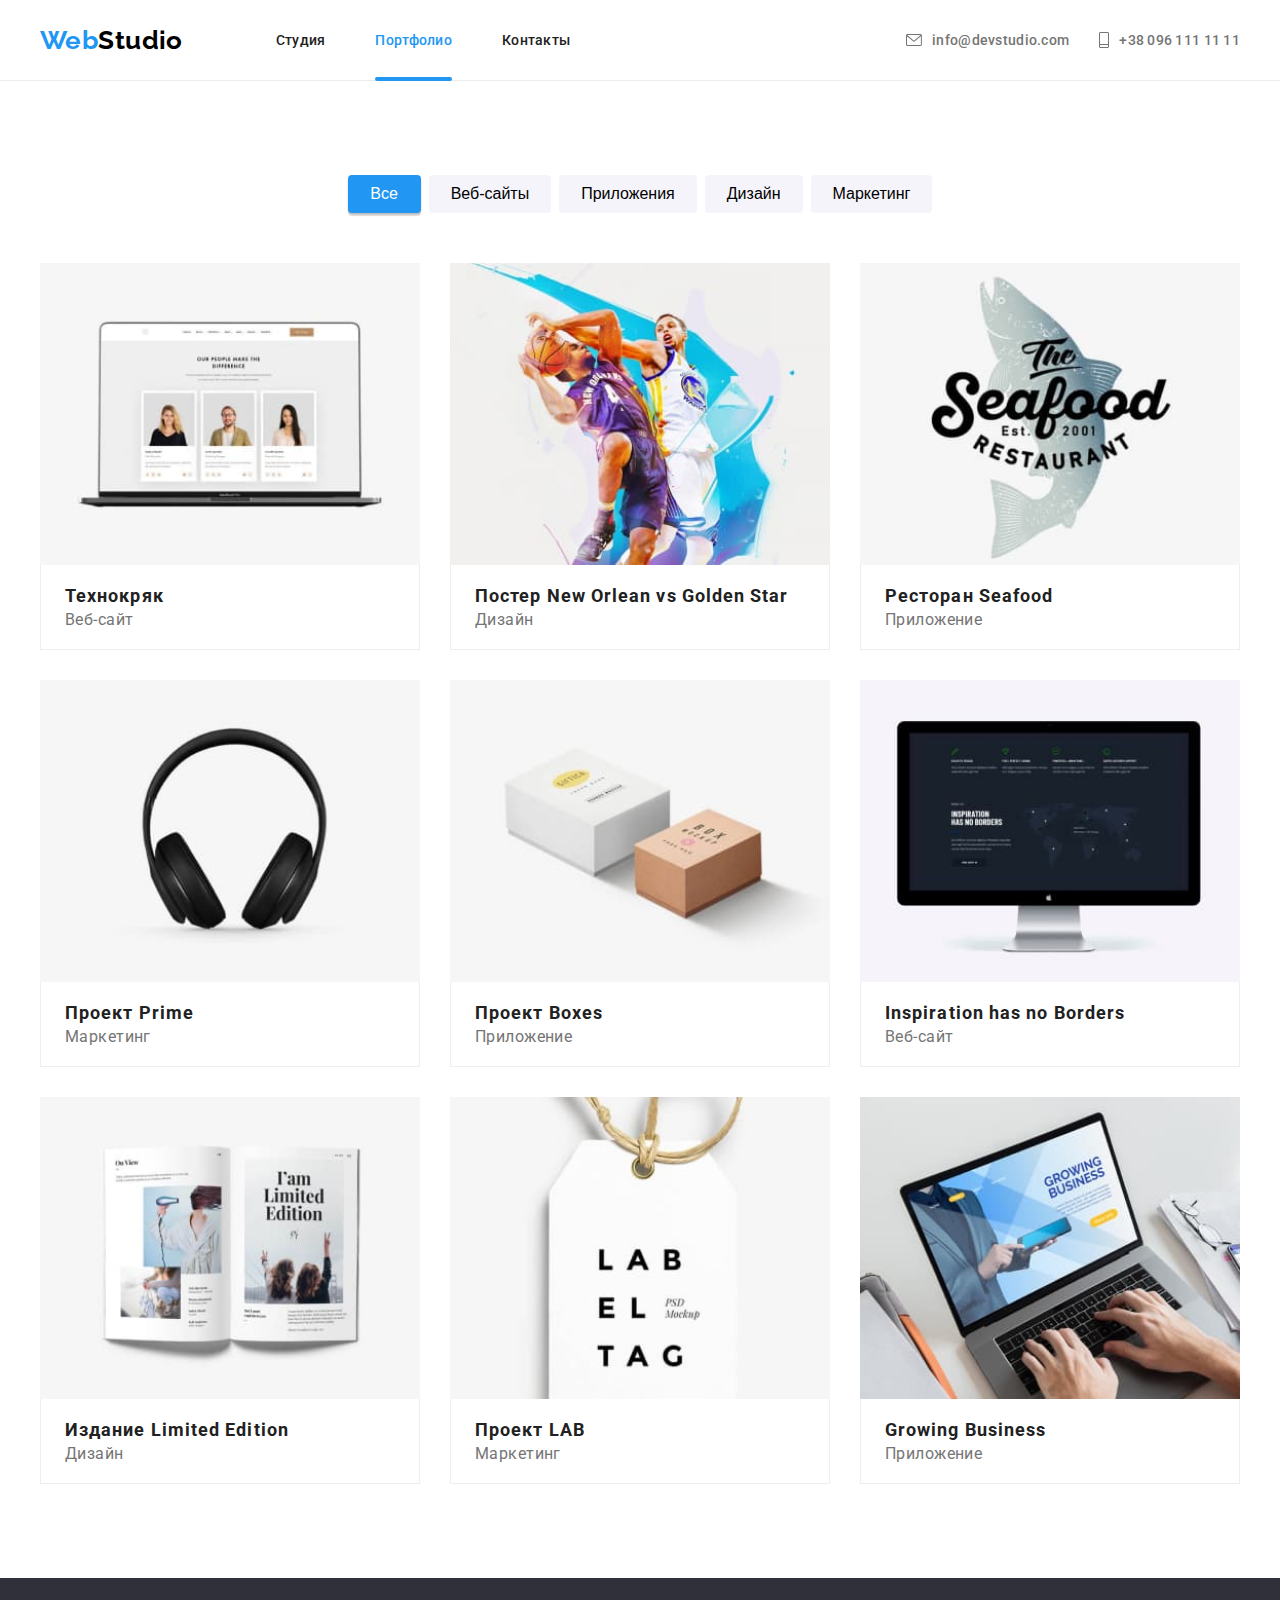
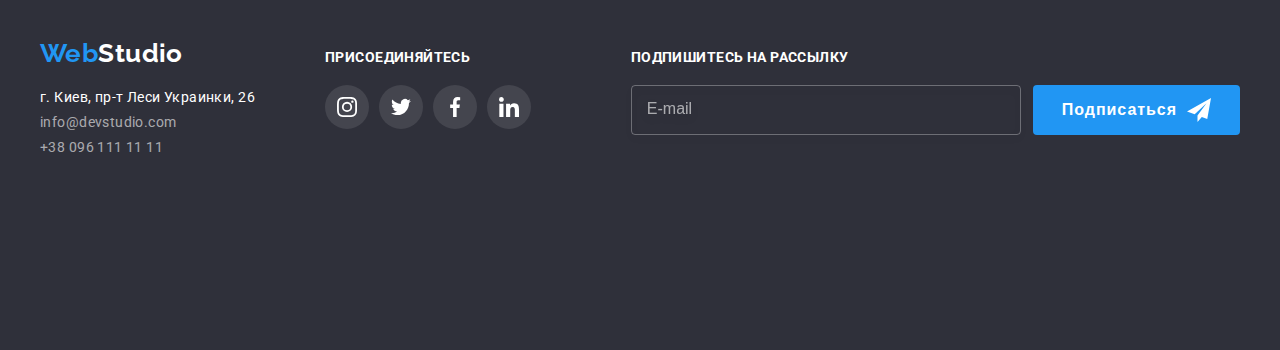
==== commit c0ad7980: "homework08_21" ====
--- a/portfolio.html
+++ b/portfolio.html
@@ -21,17 +21,18 @@
     <nav class="container header-wrapper">
 
       <a href="./index.html" class="logo">Web<span class="logo__header">Studio</span></a>
-      <button class="header-button" type="button" aria-expanded="false" aria-controls="menu-container" data-menu-button>
-        <svg class="header-button__icons" width="40px" height="40px" aria-label="Переключатель мобильного меню">
+      <button class="header-button" type="button" aria-expanded="false" aria-controls="header-menu" data-menu-button>
+        <svg class="header-button__icons" width="24px" height="24px" aria-label="Переключатель мобильного меню">
           <use class="header-button__open-icon" href="./image/icons/symbol-defs.svg#icon-menu"></use>
           <use class="header-button__close-icon" href="./image/icons/symbol-defs.svg#icon-close"></use>
         </svg>
       </button>
 
-      <div class="header-menu" data-menu>
+      <div class="header-menu" id="header-menu" data-menu>
+
         <ul class="header-menu__list">
           <li class="header-menu__item">
-            <a href="./index.html" class="header-menu__link ">Студия</a>
+            <a href="./index.html" class="header-menu__link">Студия</a>
           </li>
 
           <li class="header-menu__item">
@@ -43,35 +44,42 @@
           </li>
         </ul>
 
-
-        <ul class="contact-list">
-          <li class="contact-list__item">
-            <a class="contact-list__phone" href="tel:+380961111111">
-              <svg class="contact-list__icon" width="10" height="16">
-                <use href="./image/icons/symbol-defs.svg#icon-phone"></use>
-              </svg>+38 096 111 11 11</a>
-          </li>
-          <li class="contact-list__item">
-            <a class="contact-list__email" href="mailto:info@devstudio.com">
-              <svg class="contact-list__icon" width="16" height="12">
-                <use href="./image/icons/symbol-defs.svg#icon-envelope"></use>
-              </svg>info@devstudio.com</a>
-          </li>
-        </ul>
-        <ul class="social-list">
-          <li class="social-list__item">
-            <a href="" class="social-list__link">Instagram</a>
-          </li>
-          <li class="social-list__item">
-            <a href="" class="social-list__link">Twitter</a>
-          </li>
-          <li class="social-list__item">
-            <a href="" class="social-list__link">Facebook</a>
-          </li>
-          <li class="social-list__item">
-            <a href="" class="social-list__link">LinkedIn</a>
-          </li>
-        </ul>
+        <div>
+          <ul class="contact-list">
+            <li class="contact-list__item">
+              <a class="contact-list__phone" href="tel:+380961111111">
+                <svg class="contact-list__icon" width="10" height="16">
+                  <use href="./image/icons/symbol-defs.svg#icon-phone"></use>
+                </svg>+38 096 111 11 11</a>
+            </li>
+            <li class="contact-list__item">
+              <a class="contact-list__email" href="mailto:info@devstudio.com">
+                <svg class="contact-list__icon" width="16" height="12">
+                  <use href="./image/icons/symbol-defs.svg#icon-envelope"></use>
+                </svg>info@devstudio.com</a>
+            </li>
+          </ul>
+          <ul class="social-list">
+            <li class="social-list__item">
+              <a href="" class="social-list__link">Instagram</a>
+
+            </li>
+
+            <li class="social-list__item">
+              <a href="" class="social-list__link">Twitter</a>
+
+            </li>
+
+            <li class="social-list__item">
+              <a href="" class="social-list__link">Facebook</a>
+
+            </li>
+
+            <li class="social-list__item">
+              <a href="" class="social-list__link">LinkedIn</a>
+            </li>
+          </ul>
+        </div>
       </div>
 
 
@@ -101,19 +109,23 @@
         </ul>
         <ul class="portfolio-list">
           <li class="portfolio-list__item">
-            <a href="" class="portfolio-list__link">
-              <div class="portfolio-list__overlay">
-                <img srcset="
-                  ./image/projects/project_1/project_1_mobile_450.jpg 450w,
-                  ./image/projects/project_1/project_1_mobile_450@2x.jpg 900w,
-                  ./image/projects/project_1/project_1_tablet_354.jpg 354w,
-                  ./image/projects/project_1/project_1_tablet_354@2x.jpg 708w, 
-                  ./image/projects/project_1/project_1_desktop_370.jpg 370w,
-                  
-                  ./image/projects/project_1/project_1_desktop_370@2X.jpg 740w"
-                  sizes="(min-width: 1200px) 370px, (min-width: 768px) 354px, (max-width: 480px) 450px, 100vw"
-                  src="./image/projects/project_1/project_1_desktop_370.jpg" alt="Веб-сайт Технокряк"
-                  class="portfolio-list__img" width="370" />
+
+            <a href="" class="portfolio-list__link">
+              <div class="portfolio-list__overlay">
+                <picture>
+                  <source
+                    srcset="./image/projects/project_1/project_1_mobile_450.jpg 1x, ./image/projects/project_1/project_1_mobile_450@2x.jpg 2x"
+                    media="(max-width:767px)">
+                  <source
+                    srcset="./image/projects/project_1/project_1_tablet_354.jpg 1x, ./image/projects/project_1/project_1_tablet_354@2x.jpg 2x"
+                    media="(max-width:1199px)">
+                  <source
+                    srcset="./image/projects/project_1/project_1_desktop_370.jpg 1x, ./image/projects/project_1/project_1_desktop_370@2x.jpg 2x"
+                    media="(min-width:1200px)">
+
+                  <img src="./image/projects/project_1/project_1_mobile_450.jpg" alt="Веб-сайт Технокряк"
+                    class="portfolio-list__img" width="450" />
+                </picture>
                 <p class="portfolio-list__descr">
                   Ресурс предлагает комплексные предложения с разным уровнем функционала и
                   сервисов. Все это позволит посетителю получить исчерпывающие сведения о компании
@@ -129,16 +141,20 @@
           <li class="portfolio-list__item">
             <a href="" class="portfolio-list__link">
               <div class="portfolio-list__overlay">
-                <img srcset="
-                  ./image/projects/project_2/project_2_mobile_450.jpg 450w,
-                  ./image/projects/project_2/project_2_mobile_450@2x.jpg 900w,
-                  ./image/projects/project_2/project_2_tablet_354.jpg 354w,
-                  ./image/projects/project_2/project_2_tablet_354@2x.jpg 708w, 
-                  ./image/projects/project_2/project_2_desktop_370.jpg 370w,
-                  ./image/projects/project_2/project_2_desktop_370@2x.jpg 740w"
-                  sizes="(min-width: 1200px) 370px, (min-width: 768px) 354px, (max-width: 480px) 450px, 100vw"
-                  src="./image/projects/project_2/project_2_desktop_370.jpg" alt=" Постер Нью Орлеан"
-                  class="portfolio-list__img" width="370" />
+                <picture>
+                  <source
+                    srcset="./image/projects/project_2/project_2_mobile_450.jpg 1x, ./image/projects/project_2/project_2_mobile_450@2x.jpg 2x"
+                    media="(max-width:767px)">
+                  <source
+                    srcset="./image/projects/project_2/project_2_tablet_354.jpg 1x, ./image/projects/project_2/project_2_tablet_354@2x.jpg 2x"
+                    media="(max-width:1199px)">
+                  <source
+                    srcset="./image/projects/project_2/project_2_desktop_370.jpg 1x, ./image/projects/project_2/project_2_desktop_370@2x.jpg 2x"
+                    media="(min-width:1200px)">
+
+                  <img src="./image/projects/project_2/project_2_mobile_450.jpg" alt=" Постер Нью Орлеан"
+                    class="portfolio-list__img" width="450" />
+                </picture>
                 <p class="portfolio-list__descr">
                   Ресурс предлагает комплексные предложения с разным уровнем функционала и
                   сервисов. Все это позволит посетителю получить исчерпывающие сведения о компании
@@ -150,21 +166,26 @@
                 <p class="portfolio-list__subtitle">Дизайн</p>
               </div>
             </a>
-          </li>
-
-          <li class="portfolio-list__item">
-            <a href="" class="portfolio-list__link">
-              <div class="portfolio-list__overlay">
-                <img srcset="
-                  ./image/projects/project_3/project_3_mobile_450.jpg 450w,
-                  ./image/projects/project_3/project_3_mobile_450@2x.jpg 900w,
-                  ./image/projects/project_3/project_3_tablet_354.jpg 354w,
-                  ./image/projects/project_3/project_3_tablet_354@2x.jpg 708w, 
-                  ./image/projects/project_3/project_3_desktop_370.jpg 370w,
-                  ./image/projects/project_3/project_3_desktop_370@2X.jpg 740w"
-                  sizes="(min-width: 1200px) 370px, (min-width: 768px) 354px, (max-width: 480px) 450px, 100vw"
-                  src="./image/projects/project_3/project_3_desktop_370.jpg" alt=" Приложение для Ресторан СиФуд"
-                  class="portfolio-list__img" width="370" />
+
+          </li>
+
+          <li class="portfolio-list__item">
+            <a href="" class="portfolio-list__link">
+              <div class="portfolio-list__overlay">
+                <picture>
+                  <source
+                    srcset="./image/projects/project_3/project_3_mobile_450.jpg 1x, ./image/projects/project_3/project_3_mobile_450@2x.jpg 2x"
+                    media="(max-width:767px)">
+                  <source
+                    srcset="./image/projects/project_3/project_3_tablet_354.jpg 1x, ./image/projects/project_3/project_3_tablet_354@2x.jpg 2x"
+                    media="(max-width:1199px)">
+                  <source
+                    srcset="./image/projects/project_3/project_3_desktop_370.jpg 1x, ./image/projects/project_3/project_3_desktop_370@2x.jpg 2x"
+                    media="(min-width:1200px)">
+
+                  <img src="./image/projects/project_3/project_3_mobile_450.jpg" alt=" Приложение для Ресторан СиФуд"
+                    class="portfolio-list__img" width="450" />
+                </picture>
                 <p class="portfolio-list__descr">
                   Ресурс предлагает комплексные предложения с разным уровнем функционала и
                   сервисов. Все это позволит посетителю получить исчерпывающие сведения о компании
@@ -181,16 +202,20 @@
           <li class="portfolio-list__item">
             <a href="" class="portfolio-list__link">
               <div class="portfolio-list__overlay">
-                <img srcset="
-                  ./image/projects/project_4/project_4_mobile_450.jpg 450w,
-                  ./image/projects/project_4/project_4_mobile_450@2x.jpg 900w,
-                  ./image/projects/project_4/project_4_tablet_354.jpg 354w,
-                  ./image/projects/project_4/project_4_tablet_354@2x.jpg 708w, 
-                  ./image/projects/project_4/project_4_desktop_370.jpg 370w,
-                  ./image/projects/project_4/project_4_desktop_370@2X.jpg 740w"
-                  sizes="(min-width: 1200px) 370px, (min-width: 768px) 354px, (max-width: 480px) 450px, 100vw"
-                  src="./image/projects/project_4/project_4_desktop_370.jpg" alt="Маркетинг Проект Прайм"
-                  class="portfolio-list__img" width="370" />
+                <picture>
+                  <source
+                    srcset="./image/projects/project_4/project_4_mobile_450.jpg 1x, ./image/projects/project_4/project_4_mobile_450@2x.jpg 2x"
+                    media="(max-width:767px)">
+                  <source
+                    srcset="./image/projects/project_4/project_4_tablet_354.jpg 1x, ./image/projects/project_4/project_4_tablet_354@2x.jpg 2x"
+                    media="(max-width:1199px)">
+                  <source
+                    srcset="./image/projects/project_4/project_4_desktop_370.jpg 1x, ./image/projects/project_4/project_4_desktop_370@2x.jpg 2x"
+                    media="(min-width:1200px)">
+
+                  <img src="./image/projects/project_4/project_4_mobile_450.jpg" alt="Маркетинг Проект Прайм"
+                    class="portfolio-list__img" width="450" />
+                </picture>
                 <p class="portfolio-list__descr">
                   Ресурс предлагает комплексные предложения с разным уровнем функционала и
                   сервисов. Все это позволит посетителю получить исчерпывающие сведения о компании
@@ -207,16 +232,20 @@
           <li class="portfolio-list__item">
             <a href="" class="portfolio-list__link">
               <div class="portfolio-list__overlay">
-                <img srcset="
-                  ./image/projects/project_5/project_5_mobile_450.jpg 450w,
-                  ./image/projects/project_5/project_5_mobile_450@2x.jpg 900w,
-                  ./image/projects/project_5/project_5_tablet_354.jpg 354w,
-                  ./image/projects/project_5/project_5_tablet_354@2x.jpg 708w, 
-                  ./image/projects/project_5/project_5_desktop_370.jpg 370w,
-                  ./image/projects/project_5/project_5_desktop_370@2X.jpg 740w"
-                  sizes="(min-width: 1200px) 370px, (min-width: 768px) 354px, (max-width: 480px) 450px, 100vw"
-                  src="./image/projects/project_5/project_5_desktop_370.jpg" alt=" Проект Коробки"
-                  class="portfolio-list__img" width="370" />
+                <picture>
+                  <source
+                    srcset="./image/projects/project_5/project_5_mobile_450.jpg 1x, ./image/projects/project_5/project_5_mobile_450@2x.jpg 2x"
+                    media="(max-width:767px)">
+                  <source
+                    srcset="./image/projects/project_5/project_5_tablet_354.jpg 1x, ./image/projects/project_5/project_5_tablet_354@2x.jpg 2x"
+                    media="(max-width:1199px)">
+                  <source
+                    srcset="./image/projects/project_5/project_5_desktop_370.jpg 1x, ./image/projects/project_5/project_5_desktop_370@2x.jpg 2x"
+                    media="(min-width:1200px)">
+
+                  <img src="./image/projects/project_5/project_5_mobile_450.jpg" alt=" Проект Коробки"
+                    class="portfolio-list__img" width="450" />
+                </picture>
                 <p class="portfolio-list__descr">
                   Ресурс предлагает комплексные предложения с разным уровнем функционала и
                   сервисов. Все это позволит посетителю получить исчерпывающие сведения о компании
@@ -233,16 +262,20 @@
           <li class="portfolio-list__item">
             <a href="" class="portfolio-list__link">
               <div class="portfolio-list__overlay">
-                <img srcset="
-                  ./image/projects/project_6/project_6_mobile_450.jpg 450w,
-                  ./image/projects/project_6/project_6_mobile_450@2x.jpg 900w,
-                  ./image/projects/project_6/project_6_tablet_354.jpg 354w,
-                  ./image/projects/project_6/project_6_tablet_354@2x.jpg 708w, 
-                  ./image/projects/project_6/project_6_desktop_370.jpg 370w,
-                  ./image/projects/project_6/project_6_desktop_370@2X.jpg 740w"
-                  sizes="(min-width: 1200px) 370px, (min-width: 768px) 354px, (max-width: 480px) 450px, 100vw"
-                  src="./image/projects/project_6/project_6_desktop_370.jpg" alt="Веб-сайт Вдохновение не имеет границ"
-                  class="portfolio-list__img" width="370" />
+                <picture>
+                  <source
+                    srcset="./image/projects/project_6/project_6_mobile_450.jpg 1x, ./image/projects/project_6/project_6_mobile_450@2x.jpg 2x"
+                    media="(max-width:767px)">
+                  <source
+                    srcset="./image/projects/project_6/project_6_tablet_354.jpg 1x, ./image/projects/project_6/project_6_tablet_354@2x.jpg 2x"
+                    media="(max-width:1199px)">
+                  <source
+                    srcset="./image/projects/project_6/project_6_desktop_370.jpg 1x, ./image/projects/project_6/project_6_desktop_370@2x.jpg 2x"
+                    media="(min-width:1200px)">
+
+                  <img src="./image/projects/project_6/project_6_mobile_450.jpg"
+                    alt="Веб-сайт Вдохновение не имеет границ" class="portfolio-list__img" width="450" />
+                </picture>
                 <p class="portfolio-list__descr">
                   Ресурс предлагает комплексные предложения с разным уровнем функционала и
                   сервисов. Все это позволит посетителю получить исчерпывающие сведения о компании
@@ -259,16 +292,20 @@
           <li class="portfolio-list__item">
             <a href="" class="portfolio-list__link">
               <div class="portfolio-list__overlay">
-                <img srcset="
-                  ./image/projects/project_7/project_7_mobile_450.jpg 450w,
-                  ./image/projects/project_7/project_7_mobile_450@2x.jpg 900w,
-                  ./image/projects/project_7/project_7_tablet_354.jpg 354w,
-                  ./image/projects/project_7/project_7_tablet_354@2x.jpg 708w, 
-                  ./image/projects/project_7/project_7_desktop_370.jpg 370w,
-                  ./image/projects/project_7/project_7_desktop_370@2X.jpg 740w"
-                  sizes="(min-width: 1200px) 370px, (min-width: 768px) 354px, (max-width: 480px) 450px, 100vw"
-                  src="./image/projects/project_7/project_7_desktop_370.jpg" alt="Издание Лимитед"
-                  class="portfolio-list__img" width="370" />
+                <picture>
+                  <source
+                    srcset="./image/projects/project_7/project_7_mobile_450.jpg 1x, ./image/projects/project_7/project_7_mobile_450@2x.jpg 2x"
+                    media="(max-width:767px)">
+                  <source
+                    srcset="./image/projects/project_7/project_7_tablet_354.jpg 1x, ./image/projects/project_7/project_7_tablet_354@2x.jpg 2x"
+                    media="(max-width:1199px)">
+                  <source
+                    srcset="./image/projects/project_7/project_7_desktop_370.jpg 1x, ./image/projects/project_7/project_7_desktop_370@2x.jpg 2x"
+                    media="(min-width:1200px)">
+
+                  <img src="./image/projects/project_7/project_7_mobile_450.jpg" alt="Издание Лимитед"
+                    class="portfolio-list__img" width="450" />
+                </picture>
                 <p class="portfolio-list__descr">
                   Ресурс предлагает комплексные предложения с разным уровнем функционала и
                   сервисов. Все это позволит посетителю получить исчерпывающие сведения о компании
@@ -285,16 +322,20 @@
           <li class="portfolio-list__item">
             <a href="" class="portfolio-list__link">
               <div class="portfolio-list__overlay">
-                <img srcset="
-                  ./image/projects/project_8/project_8_mobile_450.jpg 450w,
-                  ./image/projects/project_8/project_8_mobile_450@2x.jpg 900w,
-                  ./image/projects/project_8/project_8_tablet_354.jpg 354w,
-                  ./image/projects/project_8/project_8_tablet_354@2x.jpg 708w, 
-                  ./image/projects/project_8/project_8_desktop_370.jpg 370w,
-                  ./image/projects/project_8/project_8_desktop_370@2X.jpg 740w"
-                  sizes="(min-width: 1200px) 370px, (min-width: 768px) 354px, (max-width: 480px) 450px, 100vw"
-                  src="./image/projects/project_8/project_8_desktop_370.jpg" alt="Проект ЛАБ"
-                  class="portfolio-list__img" width="370" />
+                <picture>
+                  <source
+                    srcset="./image/projects/project_8/project_8_mobile_450.jpg 1x, ./image/projects/project_8/project_8_mobile_450@2x.jpg 2x"
+                    media="(max-width:767px)">
+                  <source
+                    srcset="./image/projects/project_8/project_8_tablet_354.jpg 1x, ./image/projects/project_8/project_8_tablet_354@2x.jpg 2x"
+                    media="(max-width:1199px)">
+                  <source
+                    srcset="./image/projects/project_8/project_8_desktop_370.jpg 1x, ./image/projects/project_8/project_8_desktop_370@2x.jpg 2x"
+                    media="(min-width:1200px)">
+
+                  <img src="./image/projects/project_8/project_8_mobile_450.jpg" alt="Проект ЛАБ"
+                    class="portfolio-list__img" width="450" />
+                </picture>
                 <p class="portfolio-list__descr">
                   Ресурс предлагает комплексные предложения с разным уровнем функционала и
                   сервисов. Все это позволит посетителю получить исчерпывающие сведения о компании
@@ -311,16 +352,20 @@
           <li class="portfolio-list__item">
             <a href="" class="portfolio-list__link">
               <div class="portfolio-list__overlay">
-                <img srcset="
-                  ./image/projects/project_9/project_9_mobile_450.jpg 450w,
-                  ./image/projects/project_9/project_9_mobile_450@2x.jpg 900w,
-                  ./image/projects/project_9/project_9_tablet_354.jpg 354w,
-                  ./image/projects/project_9/project_9_tablet_354@2x.jpg 708w, 
-                  ./image/projects/project_9/project_9_desktop_370.jpg 370w,
-                  ./image/projects/project_9/project_9_desktop_370@2X.jpg 740w"
-                  sizes="(min-width: 1200px) 370px, (min-width: 768px) 354px, (max-width: 480px) 450px, 100vw"
-                  src="./image/projects/project_9/project_9_desktop_370.jpg" alt="Приложение Растущий Бизнес"
-                  class="portfolio-list__img" width="370" />
+                <picture>
+                  <source
+                    srcset="./image/projects/project_9/project_9_mobile_450.jpg 1x, ./image/projects/project_9/project_9_mobile_450@2x.jpg 2x"
+                    media="(max-width:767px)">
+                  <source
+                    srcset="./image/projects/project_9/project_9_tablet_354.jpg 1x, ./image/projects/project_9/project_9_tablet_354@2x.jpg 2x"
+                    media="(max-width:1199px)">
+                  <source
+                    srcset="./image/projects/project_9/project_9_desktop_370.jpg 1x, ./image/projects/project_9/project_9_desktop_370@2x.jpg 2x"
+                    media="(min-width:1200px)">
+
+                  <img src="./image/projects/project_9/project_9_mobile_450.jpg" alt="Приложение Растущий Бизнес"
+                    class="portfolio-list__img" width="450" />
+                </picture>
                 <p class="portfolio-list__descr">
                   Ресурс предлагает комплексные предложения с разным уровнем функционала и
                   сервисов. Все это позволит посетителю получить исчерпывающие сведения о компании
--- a/css/main.min.css
+++ b/css/main.min.css
@@ -1,2 +1,2 @@
-body{margin:0;background-color:var(--white-tx-bg-color);color:#212121;font-family:'Roboto', sans-serif;font-size:14px;letter-spacing:0.03em}h1,h2,h3,p{margin-top:0;margin-bottom:0}ul{margin:0;padding:0;list-style:none}.section{padding-top:60px;padding-bottom:60px}@media screen and (min-width: 1200px){.section{padding-top:94px;padding-bottom:94px}}.container{padding-left:15px;padding-right:15px;margin-left:auto;margin-right:auto;max-width:480px}@media screen and (min-width: 768px){.container{max-width:768px}}@media screen and (min-width: 1200px){.container{max-width:1200px}}img{display:block;height:auto;width:100%}@media screen and (min-width: 1200px){img{max-width:100%}}.title__doing,.title__team,.title__client{font-weight:700;font-size:28px;text-align:center;color:#212121}@media screen and (min-width: 1200px){.title__doing,.title__team,.title__client{font-size:36px}}.portfolio-title,.peculiarities-title{font-size:0}.header{min-height:60px;background-color:#fff;border-bottom:1px solid #ECECEC}@media screen and (min-width: 768px){.header{padding:0}}.header-wrapper{padding-top:10px;padding-bottom:10px;display:-webkit-box;display:-ms-flexbox;display:flex;-webkit-box-align:center;-ms-flex-align:center;align-items:center}@media screen and (min-width: 320px) and (max-width: 767px){.header-wrapper{position:relative}}@media screen and (min-width: 768px){.header-wrapper{padding:0}}.header-menu{position:absolute;padding:48px 83px 48px 40px;top:0;left:0;right:0;width:100%;background-color:#fff;-webkit-box-shadow:0px 4px 8px rgba(0,0,0,0.04),0px 2px 4px rgba(0,0,0,0.08),0px 1px 3px rgba(0,0,0,0.16);box-shadow:0px 4px 8px rgba(0,0,0,0.04),0px 2px 4px rgba(0,0,0,0.08),0px 1px 3px rgba(0,0,0,0.16);-webkit-transform:translateY(-101%);transform:translateY(-101%);-webkit-transition:-webkit-transform 250ms cubic-bezier(0.4, 0, 0.2, 1);transition:-webkit-transform 250ms cubic-bezier(0.4, 0, 0.2, 1);transition:transform 250ms cubic-bezier(0.4, 0, 0.2, 1);transition:transform 250ms cubic-bezier(0.4, 0, 0.2, 1), -webkit-transform 250ms cubic-bezier(0.4, 0, 0.2, 1);z-index:1}@media screen and (min-width: 320px) and (max-width: 479px){.header-menu{padding:48px 40px}}@media screen and (min-width: 768px){.header-menu{padding:0;position:static;-webkit-transform:translateY(0);transform:translateY(0);display:-webkit-box;display:-ms-flexbox;display:flex;-webkit-box-align:center;-ms-flex-align:center;align-items:center;margin-left:88px;-webkit-box-shadow:none;box-shadow:none;display:flex;-webkit-box-pack:justify;-ms-flex-pack:justify;justify-content:space-between}}@media screen and (min-width: 1200px){.header-menu{margin-left:93px}}.header-menu.is-open{-webkit-transform:translateY(0);transform:translateY(0)}@media screen and (min-width: 768px){.header-menu__list{display:-webkit-box;display:-ms-flexbox;display:flex;-webkit-box-align:center;-ms-flex-align:center;align-items:center}}.header-menu__item+.header-menu__item{margin-top:32px}@media screen and (min-width: 768px){.header-menu__item+.header-menu__item{margin-top:0;margin-left:50px}}.header-menu__link{display:block;font-weight:500;font-size:40px;letter-spacing:0.02em;color:#212121;text-decoration:none}@media screen and (min-width: 768px){.header-menu__link{position:relative;font-size:14px;padding-top:32px;padding-bottom:32px;-webkit-transition:all 250ms cubic-bezier(0.4, 0, 0.2, 1);transition:all 250ms cubic-bezier(0.4, 0, 0.2, 1)}.header-menu__link::after{content:'';position:absolute;left:0;bottom:-1px;display:block;width:100%;height:4px;background-color:#2196F3;border-radius:2px;opacity:0;-webkit-transition:opacity 250ms cubic-bezier(0.4, 0, 0.2, 1);transition:opacity 250ms cubic-bezier(0.4, 0, 0.2, 1)}.header-menu__link:hover,.header-menu__link:focus{color:#2196F3;-webkit-transition:all 250ms cubic-bezier(0.4, 0, 0.2, 1);transition:all 250ms cubic-bezier(0.4, 0, 0.2, 1)}.header-menu__link:hover:after,.header-menu__link:focus:after{opacity:1}}.header-menu__link--current{color:#2196F3;position:relative}@media screen and (min-width: 768px){.header-menu__link--current:after{content:'';position:absolute;left:0;bottom:-1px;display:block;width:100%;height:4px;background-color:#2196F3;border-radius:2px;opacity:1}}.contact-list{margin-top:302px}@media screen and (max-width: 479px){.contact-list{margin-top:100px}}@media screen and (min-width: 768px){.contact-list{margin-top:0;margin-left:auto;display:-webkit-box;display:-ms-flexbox;display:flex;-webkit-box-orient:vertical;-webkit-box-direction:reverse;-ms-flex-direction:column-reverse;flex-direction:column-reverse}}@media screen and (min-width: 1200px){.contact-list{-webkit-box-orient:horizontal;-webkit-box-direction:reverse;-ms-flex-direction:row-reverse;flex-direction:row-reverse;-webkit-box-align:center;-ms-flex-align:center;align-items:center;margin-left:auto}}@media screen and (min-width: 768px){.contact-list__item{display:-webkit-box;display:-ms-flexbox;display:flex;-webkit-box-align:center;-ms-flex-align:center;align-items:center}}.contact-list__item+.contact-list__item{margin-top:32px}@media screen and (min-width: 768px){.contact-list__item+.contact-list__item{margin-top:0;margin-bottom:10px}}@media screen and (min-width: 1200px){.contact-list__item+.contact-list__item{margin-bottom:0px;margin-right:30px}}.contact-list__phone{display:block;font-weight:500;font-size:34px;letter-spacing:0.02em;text-decoration:none;color:#2196F3}@media screen and (min-width: 320px) and (max-width: 479px){.contact-list__phone{font-size:24px}}@media screen and (min-width: 768px){.contact-list__phone{display:-webkit-box;display:-ms-flexbox;display:flex;-webkit-box-align:center;-ms-flex-align:center;align-items:center;font-size:12px;color:#757575}}@media screen and (min-width: 1200px){.contact-list__phone{padding-top:32px;padding-bottom:32px;font-size:14px;-webkit-transition:color 250ms cubic-bezier(0.4, 0, 0.2, 1);transition:color 250ms cubic-bezier(0.4, 0, 0.2, 1)}.contact-list__phone:hover,.contact-list__phone:focus{color:#2196F3}}.contact-list__email{display:block;font-weight:500;font-size:24px;letter-spacing:0.02em;text-decoration:none;color:#757575}@media screen and (min-width: 768px){.contact-list__email{font-size:12px;display:-webkit-box;display:-ms-flexbox;display:flex;-webkit-box-align:center;-ms-flex-align:center;align-items:center}}@media screen and (min-width: 1200px){.contact-list__email{padding-top:32px;padding-bottom:32px;font-size:14px;-webkit-transition:color 250ms cubic-bezier(0.4, 0, 0.2, 1);transition:color 250ms cubic-bezier(0.4, 0, 0.2, 1)}.contact-list__email:hover,.contact-list__email:focus{color:#2196F3}}.contact-list__icon{display:none}@media screen and (min-width: 768px){.contact-list__icon{display:block;margin-right:10px;fill:currentColor}}.social-list{display:-webkit-box;display:-ms-flexbox;display:flex;-webkit-box-pack:justify;-ms-flex-pack:justify;justify-content:space-between;margin-top:64px}@media screen and (max-width: 479px){.social-list{-webkit-box-orient:vertical;-webkit-box-direction:normal;-ms-flex-direction:column;flex-direction:column;-ms-flex-line-pack:start;align-content:start}}@media screen and (min-width: 768px){.social-list{display:none}}.social-list__item:not(:last-child){padding-right:10px;border-right:1px solid rgba(33,33,33,0.2)}@media screen and (max-width: 479px){.social-list__item:not(:last-child){padding-right:0;margin-bottom:10px;border:none}}.social-list__link{display:block;font-weight:500;font-size:18px;letter-spacing:0.02em;text-decoration:none;color:#2196F3}.logo{color:#2196F3;font-family:'Raleway', sans-serif;font-weight:700;font-size:26px;line-height:1.19;text-decoration:none}@media screen and (max-width: 1199px){.logo{font-size:24px}}.logo__header{color:#000}.logo__footer{color:#fff}.button{padding:10px 32px;border:none;border-radius:4px;color:#fff;background-color:#2196F3;font-weight:700;font-size:16px;line-height:1.88;text-align:center;letter-spacing:0.06em;cursor:pointer;-webkit-transition:-webkit-box-shadow 250ms cubic-bezier(0.4, 0, 0.2, 1);transition:-webkit-box-shadow 250ms cubic-bezier(0.4, 0, 0.2, 1);transition:box-shadow 250ms cubic-bezier(0.4, 0, 0.2, 1);transition:box-shadow 250ms cubic-bezier(0.4, 0, 0.2, 1), -webkit-box-shadow 250ms cubic-bezier(0.4, 0, 0.2, 1)}.button:hover,.button:focus{-webkit-box-shadow:0px 4px 4px rgba(0,0,0,0.15);box-shadow:0px 4px 4px rgba(0,0,0,0.15)}.header-button{display:-webkit-box;display:-ms-flexbox;display:flex;-webkit-box-pack:center;-ms-flex-pack:center;justify-content:center;-webkit-box-align:center;-ms-flex-align:center;align-items:center;padding:0;border:none;color:inherit;background-color:transparent;z-index:2;cursor:pointer;margin-left:auto}@media screen and (min-width: 768px){.header-button{display:none}}.header-button:active .header-button__close-icon,.header-button:active .header-button__open-icon{fill:#2196F3}.header-button__open-icon,.header-button__close-icon{display:inline-block;fill:#212121;-webkit-transition:fill 250ms cubic-bezier(0.4, 0, 0.2, 1);transition:fill 250ms cubic-bezier(0.4, 0, 0.2, 1)}.header-button__close-icon{display:none}.header-button.is-open .header-button__close-icon{display:block}.header-button.is-open .header-button__open-icon{display:none}.banner__button{margin-top:30px}.form__button{margin-top:30px;padding:10px 55px}@media screen and (max-width: 767px){.filters{display:-webkit-box;display:-ms-flexbox;display:flex;-webkit-box-pack:start;-ms-flex-pack:start;justify-content:start;-ms-flex-wrap:wrap;flex-wrap:wrap;margin-bottom:-15px}}@media screen and (min-width: 768px){.filters{display:-webkit-box;display:-ms-flexbox;display:flex;-webkit-box-pack:center;-ms-flex-pack:center;justify-content:center}}@media screen and (min-width: 768px){.filters__list+.filters__list{margin-left:8px}}@media screen and (max-width: 767px){.filters__list{margin-right:8px;margin-bottom:15px}}.filters__button{min-width:73px;padding:6px 22px;background-color:#F5F4FA;font-weight:500;font-size:16px;line-height:1.62;border-radius:4px;border:none;cursor:pointer;-webkit-transition:all 250ms cubic-bezier(0.4, 0, 0.2, 1);transition:all 250ms cubic-bezier(0.4, 0, 0.2, 1)}.filters__button--active,.filters__button:hover,.filters__button:focus{color:#fff;background-color:#2196F3;-webkit-box-shadow:0px 3px 1px rgba(0,0,0,0.1),0px 1px 2px rgba(0,0,0,0.08),0px 2px 2px rgba(0,0,0,0.12);box-shadow:0px 3px 1px rgba(0,0,0,0.1),0px 1px 2px rgba(0,0,0,0.08),0px 2px 2px rgba(0,0,0,0.12)}.footer__button{margin:0 auto;margin-top:20px;padding:10px 29px;display:-webkit-box;display:-ms-flexbox;display:flex;-webkit-box-pack:center;-ms-flex-pack:center;justify-content:center;-webkit-box-align:center;-ms-flex-align:center;align-items:center}@media screen and (min-width: 1200px){.footer__button{margin-top:0}}.footer__icon{margin-left:10px;fill:currentColor}.social{display:-webkit-box;display:-ms-flexbox;display:flex;-webkit-box-pack:center;-ms-flex-pack:center;justify-content:center}.social__link{width:44px;height:44px;border-radius:50%;display:-webkit-box;display:-ms-flexbox;display:flex;-webkit-box-pack:center;-ms-flex-pack:center;justify-content:center;-webkit-box-align:center;-ms-flex-align:center;align-items:center;color:#AFB1B8;-webkit-transition:color 250ms cubic-bezier(0.4, 0, 0.2, 1);transition:color 250ms cubic-bezier(0.4, 0, 0.2, 1);-webkit-transition:background-color 250ms cubic-bezier(0.4, 0, 0.2, 1);transition:background-color 250ms cubic-bezier(0.4, 0, 0.2, 1)}.social__link:hover,.social__link:focus{background-color:#2196F3;color:#fff}.social__link--grey{background-color:rgba(255,255,255,0.1)}.social__icon+.social__icon{margin-left:10px}.social__img{fill:currentColor}.social__img--white{fill:#fff}.footer{min-height:252px;padding-top:60px;padding-bottom:60px;background-color:#2F303A;background-size:cover;text-align:center}@media screen and (min-width: 1200px){.footer{text-align:left}}@media screen and (min-width: 1200px){.footer-wrapper{display:-webkit-box;display:-ms-flexbox;display:flex;-webkit-box-align:baseline;-ms-flex-align:baseline;align-items:baseline}}@media screen and (min-width: 768px){.footer-wrap{display:-webkit-box;display:-ms-flexbox;display:flex;-ms-flex-pack:distribute;justify-content:space-around;-webkit-box-align:baseline;-ms-flex-align:baseline;align-items:baseline}}.footer-address{margin-top:20px}.footer-address__list{font-style:normal}.footer-address__adr{color:#fff}.footer-address__item+.footer-address__item{margin-top:8px}@media screen and (min-width: 1200px){.footer-address__item+.footer-address__item{margin-top:9px}}.footer-address__email,.footer-address__phone{text-decoration:none;color:rgba(255,255,255,0.6);cursor:pointer;-webkit-transition:color 250ms cubic-bezier(0.4, 0, 0.2, 1);transition:color 250ms cubic-bezier(0.4, 0, 0.2, 1)}.footer-address__email:hover,.footer-address__email:focus,.footer-address__phone:hover,.footer-address__phone:focus{color:#2196F3}.footer-social{margin-top:60px}@media screen and (min-width: 1200px){.footer-social{margin-left:70px;margin-top:0}}.footer-social__title{margin-bottom:20px;font-size:14px;font-weight:700;text-transform:uppercase;color:#fff}.footer-subscribe{margin-top:60px}@media screen and (min-width: 1200px){.footer-subscribe{margin-top:0;margin-left:auto}}.footer-subscribe__form{margin-top:20px}@media screen and (min-width: 1200px){.footer-subscribe__form{display:-webkit-box;display:-ms-flexbox;display:flex;-webkit-box-pack:center;-ms-flex-pack:center;justify-content:center;margin-top:0}}.footer-subscribe__title{margin-bottom:20px;font-weight:700;font-size:14px;text-transform:uppercase;color:#fff}.footer-subscribe__field{width:100%;padding:15px;margin-right:12px;color:#fff;background-color:inherit;border:1px solid rgba(255,255,255,0.3);-webkit-filter:drop-shadow(0px 4px 4px rgba(0,0,0,0.15));filter:drop-shadow(0px 4px 4px rgba(0,0,0,0.15));border-radius:4px;cursor:pointer}.footer-subscribe__field::-webkit-input-placeholder{font-size:16px;color:rgba(255,255,255,0.6)}.footer-subscribe__field:-ms-input-placeholder{font-size:16px;color:rgba(255,255,255,0.6)}.footer-subscribe__field::-ms-input-placeholder{font-size:16px;color:rgba(255,255,255,0.6)}.footer-subscribe__field::placeholder{font-size:16px;color:rgba(255,255,255,0.6)}@media screen and (min-width: 768px){.footer-subscribe__field{width:450px}}@media screen and (min-width: 1200px){.footer-subscribe__field{width:358px}}.banner{background-color:#2F303A;background-repeat:no-repeat;background-position:center;background-size:cover;margin-left:auto;margin-right:auto;text-align:center;padding-top:118px;padding-bottom:118px}@media screen and (max-width: 480px){.banner{background-image:-webkit-gradient(linear, left top, left bottom, from(rgba(47,48,58,0.4)), to(rgba(47,48,58,0.4))),url(../image/bg/banner-mobile.jpg);background-image:linear-gradient(rgba(47,48,58,0.4), rgba(47,48,58,0.4)),url(../image/bg/banner-mobile.jpg);max-width:480px;max-height:400px}}@media screen and (max-width: 480px) and (min-device-pixel-ratio: 2), screen and (max-width: 480px) and (-webkit-min-device-pixel-ratio: 2), screen and (max-width: 480px) and (min-resolution: 192dpi), screen and (max-width: 480px) and (min-resolution: 2dppx){.banner{background-image:-webkit-gradient(linear, left top, left bottom, from(rgba(47,48,58,0.4)), to(rgba(47,48,58,0.4))),url(../image/bg/banner-mobile@2x.jpg);background-image:linear-gradient(rgba(47,48,58,0.4), rgba(47,48,58,0.4)),url(../image/bg/banner-mobile@2x.jpg)}}@media screen and (min-width: 481px){.banner{max-width:768px;height:400px;background-image:-webkit-gradient(linear, left top, left bottom, from(rgba(47,48,58,0.4)), to(rgba(47,48,58,0.4))),url(../image/bg/banner-tablet.jpg);background-image:linear-gradient(rgba(47,48,58,0.4), rgba(47,48,58,0.4)),url(../image/bg/banner-tablet.jpg)}}@media screen and (min-width: 481px) and (min-device-pixel-ratio: 2), screen and (min-width: 481px) and (-webkit-min-device-pixel-ratio: 2), screen and (min-width: 481px) and (min-resolution: 192dpi), screen and (min-width: 481px) and (min-resolution: 2dppx){.banner{background-image:-webkit-gradient(linear, left top, left bottom, from(rgba(47,48,58,0.4)), to(rgba(47,48,58,0.4))),url(../image/bg/banner-tablet@2x.jpg);background-image:linear-gradient(rgba(47,48,58,0.4), rgba(47,48,58,0.4)),url(../image/bg/banner-tablet@2x.jpg)}}@media screen and (min-width: 769px){.banner{background-image:-webkit-gradient(linear, left top, left bottom, from(rgba(47,48,58,0.4)), to(rgba(47,48,58,0.4))),url(../image/bg/banner-desktop.jpg);background-image:linear-gradient(rgba(47,48,58,0.4), rgba(47,48,58,0.4)),url(../image/bg/banner-desktop.jpg);max-width:1600px;min-height:600px;padding-top:200px;padding-bottom:200px}}@media screen and (min-width: 769px) and (min-device-pixel-ratio: 2), screen and (min-width: 769px) and (-webkit-min-device-pixel-ratio: 2), screen and (min-width: 769px) and (min-resolution: 192dpi), screen and (min-width: 769px) and (min-resolution: 2dppx){.banner{background-image:-webkit-gradient(linear, left top, left bottom, from(rgba(47,48,58,0.4)), to(rgba(47,48,58,0.4))),url(../image/bg/banner-desktop@2x.jpg);background-image:linear-gradient(rgba(47,48,58,0.4), rgba(47,48,58,0.4)),url(../image/bg/banner-desktop@2x.jpg)}}.banner__title{margin:0 auto;color:#fff;font-weight:900;font-size:26px;line-height:1.36;letter-spacing:0.06em;text-transform:uppercase}@media screen and (max-width: 1199px){.banner__title{max-width:360px}}@media screen and (min-width: 1200px){.banner__title{font-size:44px;width:696px}}.backdrop{position:fixed;top:0;left:0;width:100%;height:100%;background:rgba(0,0,0,0.2);z-index:2;opacity:1;-webkit-transition:opacity 250ms cubic-bezier(0.4, 0, 0.2, 1);transition:opacity 250ms cubic-bezier(0.4, 0, 0.2, 1)}.backdrop.is-hidden{opacity:0;pointer-events:none}.modal{position:absolute;min-width:450px;max-height:609px;padding:40px;top:50%;left:50%;-webkit-transform:translate(-50%, -50%);transform:translate(-50%, -50%);background-color:#fff;-webkit-box-shadow:0px 1px 3px rgba(0,0,0,0.12),0px 1px 1px rgba(0,0,0,0.14),0px 2px 1px rgba(0,0,0,0.2);box-shadow:0px 1px 3px rgba(0,0,0,0.12),0px 1px 1px rgba(0,0,0,0.14),0px 2px 1px rgba(0,0,0,0.2);border-radius:4px}@media screen and (min-width: 1200px){.modal{width:528px;height:581px}}.modal__title{font-weight:700;font-size:20px;text-align:center;color:#212121}.modal__btn-close{display:-webkit-box;display:-ms-flexbox;display:flex;-webkit-box-pack:center;-ms-flex-pack:center;justify-content:center;-webkit-box-align:center;-ms-flex-align:center;align-items:center;position:absolute;right:8px;top:8px;width:30px;height:30px;background:#fff;border:1px solid rgba(0,0,0,0.1);border-radius:50%;cursor:pointer;-webkit-transition:fill 250ms cubic-bezier(0.4, 0, 0.2, 1);transition:fill 250ms cubic-bezier(0.4, 0, 0.2, 1)}.modal__btn-close:hover,.modal__btn-close:focus,.modal__btn-close:active{fill:#2196F3}.fieldset{margin-top:12px}.fieldset__form{display:-webkit-box;display:-ms-flexbox;display:flex;-webkit-box-orient:vertical;-webkit-box-direction:normal;-ms-flex-direction:column;flex-direction:column;position:relative;margin-top:10px;text-align:left;font-size:12px;letter-spacing:0.01em;color:#757575;cursor:pointer}.fieldset__form:first-child{margin-top:0}.fieldset__name,.fieldset__tel,.fieldset__email,.fieldset__textarea{margin-top:4px;padding:0;padding-left:42px;width:100%;height:40px;background-color:#fff;border:1px solid rgba(33,33,33,0.2);border-radius:4px;cursor:pointer;-webkit-transition:border-color 250ms cubic-bezier(0.4, 0, 0.2, 1);transition:border-color 250ms cubic-bezier(0.4, 0, 0.2, 1);-webkit-transition:outline 250ms cubic-bezier(0.4, 0, 0.2, 1);transition:outline 250ms cubic-bezier(0.4, 0, 0.2, 1)}.fieldset__name:focus,.fieldset__tel:focus,.fieldset__email:focus,.fieldset__textarea:focus{border:1px solid #2196F3;outline:inherit}.fieldset__name:focus+.fieldset__icon,.fieldset__tel:focus+.fieldset__icon,.fieldset__email:focus+.fieldset__icon,.fieldset__textarea:focus+.fieldset__icon{fill:#2196F3}.fieldset__icon{position:absolute;left:15px;bottom:15px;fill:#212121}.fieldset__textarea{height:120px;padding:12px 16px;resize:none}.fieldset__textarea::-webkit-input-placeholder{font-size:14px;letter-spacing:0.01em;color:rgba(117,117,117,0.5)}.fieldset__textarea:-ms-input-placeholder{font-size:14px;letter-spacing:0.01em;color:rgba(117,117,117,0.5)}.fieldset__textarea::-ms-input-placeholder{font-size:14px;letter-spacing:0.01em;color:rgba(117,117,117,0.5)}.fieldset__textarea::placeholder{font-size:14px;letter-spacing:0.01em;color:rgba(117,117,117,0.5)}.checkbox__form{display:-webkit-box;display:-ms-flexbox;display:flex;-webkit-box-align:center;-ms-flex-align:center;align-items:center;-webkit-box-pack:center;-ms-flex-pack:center;justify-content:center;margin-top:20px}.checkbox__field{position:absolute;width:1px;height:-1px;margin:-1px;border:0;padding:0;clip:rect(0 0 0 0);overflow:hidden}.checkbox__field:focus-within+.checkbox__icon{border:1px solid #2196F3}.checkbox__field:checked+.checkbox__icon{border-color:#2196F3;background-color:#2196F3;background-image:url(../image/icons/full-check.svg);background-size:contain;background-origin:border-box}.checkbox__icon{display:inline-block;margin-right:7px;width:15px;height:15px;border:1px solid rgba(33,33,33,0.2);border-radius:4px;-webkit-transition:background 250ms cubic-bezier(0.4, 0, 0.2, 1);transition:background 250ms cubic-bezier(0.4, 0, 0.2, 1)}.checkbox__descr{font-size:12px}@media screen and (min-width: 1200px){.checkbox__descr{font-size:14px}}.checkbox__link{color:#2196F3}@media screen and (min-width: 768px){.peculiarities__list{display:-webkit-box;display:-ms-flexbox;display:flex;-ms-flex-wrap:wrap;flex-wrap:wrap;-webkit-box-pack:justify;-ms-flex-pack:justify;justify-content:space-between;margin-bottom:-30px}}@media screen and (min-width: 768px){.peculiarities__item{width:calc((100% - 30px) / 2);margin-bottom:30px}}@media screen and (min-width: 1200px){.peculiarities__item{width:calc((100% - 90px) / 4)}}.peculiarities__item+.peculiarities__item{margin-top:30px}@media screen and (min-width: 768px){.peculiarities__item+.peculiarities__item{margin-top:0}}.peculiarities__bg-icon{display:-webkit-box;display:-ms-flexbox;display:flex;-webkit-box-pack:center;-ms-flex-pack:center;justify-content:center;-webkit-box-align:center;-ms-flex-align:center;align-items:center;width:100%;height:120px;border-radius:4px;background-color:#F5F4FA}.peculiarities__title{margin-top:30px;font-weight:700;font-size:14px;text-align:center;text-transform:uppercase;color:#212121}@media screen and (min-width: 768px){.peculiarities__title{text-align:left}}.peculiarities__subtitle{margin-top:10px;font-weight:400;font-size:14px;line-height:1.71;color:#757575}.doing{padding-top:0}.doing__list{display:-webkit-box;display:-ms-flexbox;display:flex;margin-top:50px}.doing__item{position:relative}.doing__item+.doing__item{margin-left:30px}.doing__img{display:block;min-width:100%;min-height:auto}.doing__subtitle{position:absolute;display:-webkit-box;display:-ms-flexbox;display:flex;-webkit-box-pack:center;-ms-flex-pack:center;justify-content:center;-webkit-box-align:center;-ms-flex-align:center;align-items:center;bottom:0;height:70px;width:100%;color:#fff;background-color:rgba(47,48,58,0.8);font-weight:700;font-size:14px;text-transform:uppercase;z-index:1}@media screen and (max-width: 1199px){.doing{display:none}}.team{background-color:#F5F4FA}.team__list{margin-top:30px}@media screen and (min-width: 768px){.team__list{display:-webkit-box;display:-ms-flexbox;display:flex;-ms-flex-wrap:wrap;flex-wrap:wrap;-webkit-box-pack:justify;-ms-flex-pack:justify;justify-content:space-between;margin-bottom:-30px}}@media screen and (min-width: 1200px){.team__list{margin-top:50px}}.team__item{background:#fff;-webkit-box-shadow:0px 1px 3px rgba(0,0,0,0.12),0px 1px 1px rgba(0,0,0,0.14),0px 2px 1px rgba(0,0,0,0.2);box-shadow:0px 1px 3px rgba(0,0,0,0.12),0px 1px 1px rgba(0,0,0,0.14),0px 2px 1px rgba(0,0,0,0.2);border-radius:0px 0px 4px 4px}@media screen and (min-width: 768px){.team__item{width:calc((100% - 30px) / 2);margin-bottom:30px}}@media screen and (min-width: 1200px){.team__item{width:calc((100% - 90px) / 4)}}.team__item+.team__item{margin-top:30px}@media screen and (min-width: 768px){.team__item+.team__item{margin-top:0}}.team__descr{padding-top:30px;padding-bottom:24px}@media screen and (min-width: 1200px){.team__descr{padding-bottom:30px}}.team__title{font-weight:500;font-size:16px;line-height:1.19;text-align:center}.team__subtitle{margin-top:10px;margin-bottom:16px;color:#757575;font-size:16px;line-height:1.19;text-align:center}.client{display:-webkit-box;display:-ms-flexbox;display:flex;-ms-flex-wrap:wrap;flex-wrap:wrap;-webkit-box-pack:justify;-ms-flex-pack:justify;justify-content:space-between;margin-top:30px;margin-bottom:-30px}@media screen and (min-width: 1200px){.client{margin-top:50px;margin-bottom:0}}.client__list{width:calc((100% - 30px) / 2);margin-bottom:30px}@media screen and (min-width: 768px){.client__list{width:calc((100% - 60px) / 3)}}@media screen and (min-width: 1200px){.client__list{width:calc((100% - 150px) / 6);margin-bottom:0}}.client__link{display:-webkit-box;display:-ms-flexbox;display:flex;-webkit-box-pack:center;-ms-flex-pack:center;justify-content:center;-webkit-box-align:center;-ms-flex-align:center;align-items:center;border:1px solid #AFB1B8;color:#AFB1B8;border-radius:4px;height:92px;width:100%;-webkit-transition:all 250ms cubic-bezier(0.4, 0, 0.2, 1);transition:all 250ms cubic-bezier(0.4, 0, 0.2, 1)}.client__link:hover,.client__link:focus{border-color:#2196F3;color:#2196F3}.client__logo{fill:currentColor}.portfolio-list{display:block;margin-top:40px;margin-bottom:-30px}@media screen and (min-width: 768px){.portfolio-list{display:-webkit-box;display:-ms-flexbox;display:flex;-webkit-box-pack:justify;-ms-flex-pack:justify;justify-content:space-between;-ms-flex-wrap:wrap;flex-wrap:wrap}}@media screen and (min-width: 1200px){.portfolio-list{margin-top:50px}}.portfolio-list__item{margin-bottom:30px;border:1px solid #EEEEEE;border-width:0 1px 1px 1px}@media screen and (min-width: 768px){.portfolio-list__item{width:calc((100% - 30px) / 2);vertical-align:bottom}}@media screen and (min-width: 1200px){.portfolio-list__item{width:calc((100% - 60px) / 3)}}.portfolio-list__link{display:block;height:100%;text-decoration:none;-webkit-transition:-webkit-box-shadow 250ms cubic-bezier(0.4, 0, 0.2, 1);transition:-webkit-box-shadow 250ms cubic-bezier(0.4, 0, 0.2, 1);transition:box-shadow 250ms cubic-bezier(0.4, 0, 0.2, 1);transition:box-shadow 250ms cubic-bezier(0.4, 0, 0.2, 1), -webkit-box-shadow 250ms cubic-bezier(0.4, 0, 0.2, 1)}.portfolio-list__link:hover,.portfolio-list__link:focus{-webkit-box-shadow:0px 1px 1px rgba(0,0,0,0.12),0px 4px 4px rgba(0,0,0,0.06),1px 4px 6px rgba(0,0,0,0.16);box-shadow:0px 1px 1px rgba(0,0,0,0.12),0px 4px 4px rgba(0,0,0,0.06),1px 4px 6px rgba(0,0,0,0.16)}.portfolio-list__link:hover .portfolio-list__descr,.portfolio-list__link:focus .portfolio-list__descr{-webkit-transform:translateY(0);transform:translateY(0)}.portfolio-list__title{color:#212121;font-weight:700;font-size:18px;letter-spacing:0.06em}.portfolio-list__subtitle{margin-top:4px;color:#757575;font-size:16px}.portfolio-list__header{padding:20px 24px}.portfolio-list__overlay{position:relative;overflow:hidden}.portfolio-list__descr{position:absolute;width:100%;height:100%;background:rgba(33,150,243,0.9);bottom:0;font-size:18px;line-height:1.56;color:#fff;-webkit-transform:translateY(100%);transform:translateY(100%);-webkit-transition:-webkit-transform 250ms cubic-bezier(0.4, 0, 0.2, 1);transition:-webkit-transform 250ms cubic-bezier(0.4, 0, 0.2, 1);transition:transform 250ms cubic-bezier(0.4, 0, 0.2, 1);transition:transform 250ms cubic-bezier(0.4, 0, 0.2, 1), -webkit-transform 250ms cubic-bezier(0.4, 0, 0.2, 1)}@media screen and (max-width: 479px){.portfolio-list__descr{font-size:1em;padding:7%}}@media screen and (min-width: 480px){.portfolio-list__descr{padding:77px 24px}}@media screen and (min-width: 768px){.portfolio-list__descr{padding:49px 24px 77px 24px}}@media screen and (min-width: 1200px){.portfolio-list__descr{padding:63px 24px}}
+body{margin:0;background-color:var(--white-tx-bg-color);color:#212121;font-family:'Roboto', sans-serif;font-size:14px;letter-spacing:0.03em}h1,h2,h3,p{margin-top:0;margin-bottom:0}ul{margin:0;padding:0;list-style:none}.section{padding-top:60px;padding-bottom:60px}@media screen and (min-width: 1200px){.section{padding-top:94px;padding-bottom:94px}}.container{padding-left:15px;padding-right:15px;margin-left:auto;margin-right:auto;max-width:480px}@media screen and (min-width: 768px){.container{max-width:768px}}@media screen and (min-width: 1200px){.container{max-width:1200px}}img{display:block;height:auto;max-width:100%}.title__doing,.title__team,.title__client{font-weight:700;font-size:28px;text-align:center;color:#212121}@media screen and (min-width: 1200px){.title__doing,.title__team,.title__client{font-size:36px}}.portfolio-title,.peculiarities-title{font-size:0}.header{background-color:#fff;border-bottom:1px solid #ECECEC;position:relative}@media screen and (min-width: 768px){.header{padding:0}}.header-wrapper{position:relative;padding-top:10px;padding-bottom:10px;display:-webkit-box;display:-ms-flexbox;display:flex;-webkit-box-align:center;-ms-flex-align:center;align-items:center}@media screen and (min-width: 768px){.header-wrapper{padding-top:0;padding-bottom:0}}.header-menu{display:-webkit-box;display:-ms-flexbox;display:flex;-webkit-box-orient:vertical;-webkit-box-direction:normal;-ms-flex-direction:column;flex-direction:column;-webkit-box-pack:justify;-ms-flex-pack:justify;justify-content:space-between;padding:48px 83px 48px 40px;top:0;left:0;right:0;background-color:#fff;-webkit-box-shadow:0px 4px 8px rgba(0,0,0,0.04),0px 2px 4px rgba(0,0,0,0.08),0px 1px 3px rgba(0,0,0,0.16);box-shadow:0px 4px 8px rgba(0,0,0,0.04),0px 2px 4px rgba(0,0,0,0.08),0px 1px 3px rgba(0,0,0,0.16);-webkit-transform:translateX(-100%);transform:translateX(-100%);-webkit-transition:-webkit-transform 250ms cubic-bezier(0.4, 0, 0.2, 1);transition:-webkit-transform 250ms cubic-bezier(0.4, 0, 0.2, 1);transition:transform 250ms cubic-bezier(0.4, 0, 0.2, 1);transition:transform 250ms cubic-bezier(0.4, 0, 0.2, 1), -webkit-transform 250ms cubic-bezier(0.4, 0, 0.2, 1);z-index:1}@media screen and (max-width: 767px){.header-menu{position:fixed;overflow-y:scroll;height:100vh}}@media screen and (min-width: 768px){.header-menu{width:100%;padding:0;position:static;-webkit-transform:translateY(0);transform:translateY(0);display:-webkit-box;display:-ms-flexbox;display:flex;-webkit-box-align:center;-ms-flex-align:center;align-items:center;margin-left:88px;-webkit-box-shadow:none;box-shadow:none;display:flex;-webkit-box-pack:justify;-ms-flex-pack:justify;justify-content:space-between;-webkit-box-orient:horizontal;-webkit-box-direction:normal;-ms-flex-direction:row;flex-direction:row}}@media screen and (min-width: 1200px){.header-menu{margin-left:93px}}.header-menu.is-open{-webkit-transform:translateX(0);transform:translateX(0)}@media screen and (min-width: 768px){.header-menu__list{display:-webkit-box;display:-ms-flexbox;display:flex;-webkit-box-align:center;-ms-flex-align:center;align-items:center}}.header-menu__item+.header-menu__item{margin-top:32px}@media screen and (min-width: 768px){.header-menu__item+.header-menu__item{margin-top:0;margin-left:50px}}.header-menu__link{display:block;font-weight:500;font-size:40px;letter-spacing:0.02em;color:#212121;text-decoration:none}@media screen and (max-width: 479px){.header-menu__link{font-size:8vw}}@media screen and (min-width: 768px){.header-menu__link{position:relative;font-size:14px;padding-top:32px;padding-bottom:32px;-webkit-transition:all 250ms cubic-bezier(0.4, 0, 0.2, 1);transition:all 250ms cubic-bezier(0.4, 0, 0.2, 1)}.header-menu__link::after{content:'';position:absolute;left:0;bottom:-1px;display:block;width:100%;height:4px;background-color:#2196F3;border-radius:2px;opacity:0;-webkit-transition:opacity 250ms cubic-bezier(0.4, 0, 0.2, 1);transition:opacity 250ms cubic-bezier(0.4, 0, 0.2, 1)}.header-menu__link:hover,.header-menu__link:focus{color:#2196F3;-webkit-transition:all 250ms cubic-bezier(0.4, 0, 0.2, 1);transition:all 250ms cubic-bezier(0.4, 0, 0.2, 1)}.header-menu__link:hover:after,.header-menu__link:focus:after{opacity:1}}.header-menu__link--current{color:#2196F3;position:relative}@media screen and (min-width: 768px){.header-menu__link--current:after{content:'';position:absolute;left:0;bottom:-1px;display:block;width:100%;height:4px;background-color:#2196F3;border-radius:2px;opacity:1}}@media screen and (min-width: 768px){.contact-list{margin-top:0;margin-left:auto;display:-webkit-box;display:-ms-flexbox;display:flex;-webkit-box-orient:vertical;-webkit-box-direction:reverse;-ms-flex-direction:column-reverse;flex-direction:column-reverse}}@media screen and (min-width: 1200px){.contact-list{-webkit-box-orient:horizontal;-webkit-box-direction:reverse;-ms-flex-direction:row-reverse;flex-direction:row-reverse;-webkit-box-align:center;-ms-flex-align:center;align-items:center;margin-left:auto}}@media screen and (min-width: 768px){.contact-list__item{display:-webkit-box;display:-ms-flexbox;display:flex;-webkit-box-align:center;-ms-flex-align:center;align-items:center}}.contact-list__item+.contact-list__item{margin-top:32px}@media screen and (min-width: 768px){.contact-list__item+.contact-list__item{margin-top:0;margin-bottom:10px}}@media screen and (min-width: 1200px){.contact-list__item+.contact-list__item{margin-bottom:0px;margin-right:30px}}.contact-list__phone{display:block;font-weight:500;font-size:34px;letter-spacing:0.02em;text-decoration:none;color:#2196F3}@media screen and (max-width: 479px){.contact-list__phone{font-size:5vw}}@media screen and (min-width: 768px){.contact-list__phone{display:-webkit-box;display:-ms-flexbox;display:flex;-webkit-box-align:center;-ms-flex-align:center;align-items:center;font-size:12px;color:#757575}}@media screen and (min-width: 1200px){.contact-list__phone{padding-top:32px;padding-bottom:32px;font-size:14px;-webkit-transition:color 250ms cubic-bezier(0.4, 0, 0.2, 1);transition:color 250ms cubic-bezier(0.4, 0, 0.2, 1)}.contact-list__phone:hover,.contact-list__phone:focus{color:#2196F3}}.contact-list__email{display:block;font-weight:500;font-size:24px;letter-spacing:0.02em;text-decoration:none;color:#757575}@media screen and (max-width: 479px){.contact-list__email{font-size:5vw}}@media screen and (min-width: 768px){.contact-list__email{font-size:12px;display:-webkit-box;display:-ms-flexbox;display:flex;-webkit-box-align:center;-ms-flex-align:center;align-items:center}}@media screen and (min-width: 1200px){.contact-list__email{padding-top:32px;padding-bottom:32px;font-size:14px;-webkit-transition:color 250ms cubic-bezier(0.4, 0, 0.2, 1);transition:color 250ms cubic-bezier(0.4, 0, 0.2, 1)}.contact-list__email:hover,.contact-list__email:focus{color:#2196F3}}.contact-list__icon{display:none}@media screen and (min-width: 768px){.contact-list__icon{display:block;margin-right:10px;fill:currentColor}}.social-list{display:-webkit-box;display:-ms-flexbox;display:flex;margin-top:64px}@media screen and (min-width: 768px){.social-list{display:none}}.social-list__item{display:-webkit-box;display:-ms-flexbox;display:flex;-webkit-box-pack:justify;-ms-flex-pack:justify;justify-content:space-between}.social-list__item:not(:first-child){padding-left:10px}.social-list__item+.social-list__item{border-left:1px solid rgba(33,33,33,0.2);-webkit-transform:border rotate(90deg);transform:border rotate(90deg);margin-left:10px}.social-list__link{display:block;font-weight:500;font-size:18px;letter-spacing:0.02em;text-decoration:none;color:#2196F3}@media screen and (max-width: 479px){.social-list__link{font-size:3.25vw}}.logo{color:#2196F3;font-family:'Raleway', sans-serif;font-weight:700;font-size:26px;line-height:1.19;text-decoration:none}@media screen and (max-width: 1199px){.logo{font-size:24px}}.logo__header{color:#000}.logo__footer{color:#fff}.button{padding:10px 32px;border:none;border-radius:4px;color:#fff;background-color:#2196F3;font-weight:700;font-size:16px;line-height:1.88;text-align:center;letter-spacing:0.06em;cursor:pointer;-webkit-transition:-webkit-box-shadow 250ms cubic-bezier(0.4, 0, 0.2, 1);transition:-webkit-box-shadow 250ms cubic-bezier(0.4, 0, 0.2, 1);transition:box-shadow 250ms cubic-bezier(0.4, 0, 0.2, 1);transition:box-shadow 250ms cubic-bezier(0.4, 0, 0.2, 1), -webkit-box-shadow 250ms cubic-bezier(0.4, 0, 0.2, 1)}.button:hover,.button:focus{-webkit-box-shadow:0px 4px 4px rgba(0,0,0,0.15);box-shadow:0px 4px 4px rgba(0,0,0,0.15)}.header-button{display:-webkit-box;display:-ms-flexbox;display:flex;-webkit-box-pack:center;-ms-flex-pack:center;justify-content:center;-webkit-box-align:center;-ms-flex-align:center;align-items:center;padding:0;border:none;color:inherit;background-color:transparent;z-index:3;cursor:pointer;margin-left:auto}@media screen and (min-width: 768px){.header-button{display:none}}.header-button:active .header-button__close-icon,.header-button:active .header-button__open-icon{fill:#2196F3}.header-button__open-icon,.header-button__close-icon{display:inline-block;fill:#212121;-webkit-transition:fill 250ms cubic-bezier(0.4, 0, 0.2, 1);transition:fill 250ms cubic-bezier(0.4, 0, 0.2, 1)}.header-button__close-icon{display:none}.header-button.is-open{position:fixed;right:15px}.header-button.is-open .header-button__close-icon{display:block}.header-button.is-open .header-button__open-icon{display:none}.banner__button{margin-top:30px}.form__button{margin-top:30px;padding:10px 55px}@media screen and (max-width: 767px){.filters{display:-webkit-box;display:-ms-flexbox;display:flex;-webkit-box-pack:start;-ms-flex-pack:start;justify-content:start;-ms-flex-wrap:wrap;flex-wrap:wrap;margin-bottom:-15px}}@media screen and (min-width: 768px){.filters{display:-webkit-box;display:-ms-flexbox;display:flex;-webkit-box-pack:center;-ms-flex-pack:center;justify-content:center}}@media screen and (min-width: 768px){.filters__list+.filters__list{margin-left:8px}}@media screen and (max-width: 767px){.filters__list{margin-right:8px;margin-bottom:15px}}.filters__button{min-width:73px;padding:6px 22px;background-color:#F5F4FA;font-weight:500;font-size:16px;line-height:1.62;border-radius:4px;border:none;cursor:pointer;-webkit-transition:all 250ms cubic-bezier(0.4, 0, 0.2, 1);transition:all 250ms cubic-bezier(0.4, 0, 0.2, 1)}.filters__button--active,.filters__button:hover,.filters__button:focus{color:#fff;background-color:#2196F3;-webkit-box-shadow:0px 3px 1px rgba(0,0,0,0.1),0px 1px 2px rgba(0,0,0,0.08),0px 2px 2px rgba(0,0,0,0.12);box-shadow:0px 3px 1px rgba(0,0,0,0.1),0px 1px 2px rgba(0,0,0,0.08),0px 2px 2px rgba(0,0,0,0.12)}.footer__button{margin:0 auto;margin-top:20px;padding:10px 29px;display:-webkit-box;display:-ms-flexbox;display:flex;-webkit-box-pack:center;-ms-flex-pack:center;justify-content:center;-webkit-box-align:center;-ms-flex-align:center;align-items:center}@media screen and (min-width: 1200px){.footer__button{margin-top:0}}.footer__icon{margin-left:10px;fill:currentColor}.social{display:-webkit-box;display:-ms-flexbox;display:flex;-webkit-box-pack:center;-ms-flex-pack:center;justify-content:center}.social__link{width:44px;height:44px;border-radius:50%;display:-webkit-box;display:-ms-flexbox;display:flex;-webkit-box-pack:center;-ms-flex-pack:center;justify-content:center;-webkit-box-align:center;-ms-flex-align:center;align-items:center;color:#AFB1B8;-webkit-transition:color 250ms cubic-bezier(0.4, 0, 0.2, 1);transition:color 250ms cubic-bezier(0.4, 0, 0.2, 1);-webkit-transition:background-color 250ms cubic-bezier(0.4, 0, 0.2, 1);transition:background-color 250ms cubic-bezier(0.4, 0, 0.2, 1)}.social__link:hover,.social__link:focus{background-color:#2196F3;color:#fff}.social__link--grey{background-color:rgba(255,255,255,0.1)}.social__icon+.social__icon{margin-left:10px}.social__img{fill:currentColor}.social__img--white{fill:#fff}.footer{min-height:252px;padding-top:60px;padding-bottom:60px;background-color:#2F303A;background-size:cover;text-align:center}@media screen and (min-width: 1200px){.footer{text-align:left}}@media screen and (min-width: 1200px){.footer-wrapper{display:-webkit-box;display:-ms-flexbox;display:flex;-webkit-box-align:baseline;-ms-flex-align:baseline;align-items:baseline}}@media screen and (min-width: 768px){.footer-wrap{display:-webkit-box;display:-ms-flexbox;display:flex;-ms-flex-pack:distribute;justify-content:space-around;-webkit-box-align:baseline;-ms-flex-align:baseline;align-items:baseline}}.footer-address{margin-top:20px}.footer-address__list{font-style:normal}.footer-address__adr{color:#fff}.footer-address__item+.footer-address__item{margin-top:8px}@media screen and (min-width: 1200px){.footer-address__item+.footer-address__item{margin-top:9px}}.footer-address__email,.footer-address__phone{text-decoration:none;color:rgba(255,255,255,0.6);cursor:pointer;-webkit-transition:color 250ms cubic-bezier(0.4, 0, 0.2, 1);transition:color 250ms cubic-bezier(0.4, 0, 0.2, 1)}.footer-address__email:hover,.footer-address__email:focus,.footer-address__phone:hover,.footer-address__phone:focus{color:#2196F3}.footer-social{margin-top:60px}@media screen and (min-width: 1200px){.footer-social{margin-left:70px;margin-top:0}}.footer-social__title{margin-bottom:20px;font-size:14px;font-weight:700;text-transform:uppercase;color:#fff}.footer-subscribe{margin-top:60px}@media screen and (min-width: 1200px){.footer-subscribe{margin-top:0;margin-left:auto}}.footer-subscribe__form{margin-top:20px}@media screen and (min-width: 1200px){.footer-subscribe__form{display:-webkit-box;display:-ms-flexbox;display:flex;-webkit-box-pack:center;-ms-flex-pack:center;justify-content:center;margin-top:0}}.footer-subscribe__title{margin-bottom:20px;font-weight:700;font-size:14px;text-transform:uppercase;color:#fff}.footer-subscribe__field{width:100%;padding:15px;margin-right:12px;color:#fff;background-color:inherit;border:1px solid rgba(255,255,255,0.3);-webkit-filter:drop-shadow(0px 4px 4px rgba(0,0,0,0.15));filter:drop-shadow(0px 4px 4px rgba(0,0,0,0.15));border-radius:4px;cursor:pointer}.footer-subscribe__field::-webkit-input-placeholder{font-size:16px;color:rgba(255,255,255,0.6)}.footer-subscribe__field:-ms-input-placeholder{font-size:16px;color:rgba(255,255,255,0.6)}.footer-subscribe__field::-ms-input-placeholder{font-size:16px;color:rgba(255,255,255,0.6)}.footer-subscribe__field::placeholder{font-size:16px;color:rgba(255,255,255,0.6)}@media screen and (min-width: 768px){.footer-subscribe__field{width:450px}}@media screen and (min-width: 1200px){.footer-subscribe__field{width:358px}}.banner{background-color:#2F303A;background-repeat:no-repeat;background-position:center;background-size:cover;margin-left:auto;margin-right:auto;text-align:center;padding-top:118px;padding-bottom:118px}@media screen and (max-width: 575px){.banner{background-image:-webkit-gradient(linear, left top, left bottom, from(rgba(47,48,58,0.4)), to(rgba(47,48,58,0.4))),url(../image/bg/banner-mobile.jpg);background-image:linear-gradient(rgba(47,48,58,0.4), rgba(47,48,58,0.4)),url(../image/bg/banner-mobile.jpg);max-width:575px}}@media screen and (max-width: 575px) and (min-device-pixel-ratio: 2), screen and (max-width: 575px) and (-webkit-min-device-pixel-ratio: 2), screen and (max-width: 575px) and (min-resolution: 192dpi), screen and (max-width: 575px) and (min-resolution: 2dppx){.banner{background-image:-webkit-gradient(linear, left top, left bottom, from(rgba(47,48,58,0.4)), to(rgba(47,48,58,0.4))),url(../image/bg/banner-mobile@2x.jpg);background-image:linear-gradient(rgba(47,48,58,0.4), rgba(47,48,58,0.4)),url(../image/bg/banner-mobile@2x.jpg)}}@media screen and (min-width: 576px) and (max-width: 959px){.banner{max-width:959px;background-image:-webkit-gradient(linear, left top, left bottom, from(rgba(47,48,58,0.4)), to(rgba(47,48,58,0.4))),url(../image/bg/banner-tablet.jpg);background-image:linear-gradient(rgba(47,48,58,0.4), rgba(47,48,58,0.4)),url(../image/bg/banner-tablet.jpg)}}@media screen and (min-width: 576px) and (max-width: 959px) and (min-device-pixel-ratio: 2), screen and (min-width: 576px) and (max-width: 959px) and (-webkit-min-device-pixel-ratio: 2), screen and (min-width: 576px) and (max-width: 959px) and (min-resolution: 192dpi), screen and (min-width: 576px) and (max-width: 959px) and (min-resolution: 2dppx){.banner{background-image:-webkit-gradient(linear, left top, left bottom, from(rgba(47,48,58,0.4)), to(rgba(47,48,58,0.4))),url(../image/bg/banner-tablet@2x.jpg);background-image:linear-gradient(rgba(47,48,58,0.4), rgba(47,48,58,0.4)),url(../image/bg/banner-tablet@2x.jpg)}}@media screen and (min-width: 960px){.banner{background-image:-webkit-gradient(linear, left top, left bottom, from(rgba(47,48,58,0.4)), to(rgba(47,48,58,0.4))),url(../image/bg/banner-desktop.jpg);background-image:linear-gradient(rgba(47,48,58,0.4), rgba(47,48,58,0.4)),url(../image/bg/banner-desktop.jpg);max-width:1600px;padding-top:200px;padding-bottom:200px}}@media screen and (min-width: 960px) and (min-device-pixel-ratio: 2), screen and (min-width: 960px) and (-webkit-min-device-pixel-ratio: 2), screen and (min-width: 960px) and (min-resolution: 192dpi), screen and (min-width: 960px) and (min-resolution: 2dppx){.banner{background-image:-webkit-gradient(linear, left top, left bottom, from(rgba(47,48,58,0.4)), to(rgba(47,48,58,0.4))),url(../image/bg/banner-desktop@2x.jpg);background-image:linear-gradient(rgba(47,48,58,0.4), rgba(47,48,58,0.4)),url(../image/bg/banner-desktop@2x.jpg)}}.banner__title{margin:0 auto;color:#fff;font-weight:900;font-size:26px;line-height:1.36;letter-spacing:0.06em;text-transform:uppercase}@media screen and (max-width: 1199px){.banner__title{max-width:360px}}@media screen and (min-width: 1200px){.banner__title{font-size:44px;width:696px}}.backdrop{position:fixed;top:0;left:0;width:100%;height:100%;background:rgba(0,0,0,0.2);z-index:4;opacity:1;-webkit-transition:opacity 250ms cubic-bezier(0.4, 0, 0.2, 1);transition:opacity 250ms cubic-bezier(0.4, 0, 0.2, 1)}.backdrop.is-hidden{opacity:0;pointer-events:none}.modal{position:absolute;padding:40px;top:50%;left:50%;-webkit-transform:translate(-50%, -50%);transform:translate(-50%, -50%);background-color:#fff;-webkit-box-shadow:0px 1px 3px rgba(0,0,0,0.12),0px 1px 1px rgba(0,0,0,0.14),0px 2px 1px rgba(0,0,0,0.2);box-shadow:0px 1px 3px rgba(0,0,0,0.12),0px 1px 1px rgba(0,0,0,0.14),0px 2px 1px rgba(0,0,0,0.2);border-radius:4px}@media screen and (max-width: 479px){.modal{padding:5%;width:100%;height:100%}}@media screen and (min-width: 480px){.modal{min-width:450px;max-height:609px}}@media screen and (min-width: 1200px){.modal{width:528px;height:581px}}.modal__title{font-weight:700;font-size:20px;text-align:center;color:#212121}@media screen and (max-width: 479px){.modal__title{font-size:4.17vw}}.modal__btn-close{display:-webkit-box;display:-ms-flexbox;display:flex;-webkit-box-pack:center;-ms-flex-pack:center;justify-content:center;-webkit-box-align:center;-ms-flex-align:center;align-items:center;position:absolute;right:8px;top:8px;width:30px;height:30px;background:#fff;border:1px solid rgba(0,0,0,0.1);border-radius:50%;cursor:pointer;-webkit-transition:fill 250ms cubic-bezier(0.4, 0, 0.2, 1);transition:fill 250ms cubic-bezier(0.4, 0, 0.2, 1)}.modal__btn-close:hover,.modal__btn-close:focus,.modal__btn-close:active{fill:#2196F3}.fieldset{margin-top:12px}.fieldset__form{display:-webkit-box;display:-ms-flexbox;display:flex;-webkit-box-orient:vertical;-webkit-box-direction:normal;-ms-flex-direction:column;flex-direction:column;position:relative;margin-top:10px;text-align:left;font-size:12px;letter-spacing:0.01em;color:#757575;cursor:pointer}.fieldset__form:first-child{margin-top:0}.fieldset__name,.fieldset__tel,.fieldset__email,.fieldset__textarea{margin-top:4px;padding:0;padding-left:42px;width:100%;height:40px;background-color:#fff;border:1px solid rgba(33,33,33,0.2);border-radius:4px;cursor:pointer;-webkit-transition:border-color 250ms cubic-bezier(0.4, 0, 0.2, 1);transition:border-color 250ms cubic-bezier(0.4, 0, 0.2, 1);-webkit-transition:outline 250ms cubic-bezier(0.4, 0, 0.2, 1);transition:outline 250ms cubic-bezier(0.4, 0, 0.2, 1)}.fieldset__name:focus,.fieldset__tel:focus,.fieldset__email:focus,.fieldset__textarea:focus{border:1px solid #2196F3;outline:inherit}.fieldset__name:focus+.fieldset__icon,.fieldset__tel:focus+.fieldset__icon,.fieldset__email:focus+.fieldset__icon,.fieldset__textarea:focus+.fieldset__icon{fill:#2196F3}.fieldset__icon{position:absolute;left:15px;bottom:15px;fill:#212121}.fieldset__textarea{height:120px;padding:12px 16px;resize:none}.fieldset__textarea::-webkit-input-placeholder{font-size:14px;letter-spacing:0.01em;color:rgba(117,117,117,0.5)}.fieldset__textarea:-ms-input-placeholder{font-size:14px;letter-spacing:0.01em;color:rgba(117,117,117,0.5)}.fieldset__textarea::-ms-input-placeholder{font-size:14px;letter-spacing:0.01em;color:rgba(117,117,117,0.5)}.fieldset__textarea::placeholder{font-size:14px;letter-spacing:0.01em;color:rgba(117,117,117,0.5)}.checkbox__form{display:-webkit-box;display:-ms-flexbox;display:flex;-webkit-box-align:center;-ms-flex-align:center;align-items:center;-webkit-box-pack:center;-ms-flex-pack:center;justify-content:center;margin-top:20px}.checkbox__field{position:absolute;width:1px;height:-1px;margin:-1px;border:0;padding:0;clip:rect(0 0 0 0);overflow:hidden}.checkbox__field:focus-within+.checkbox__icon{border:1px solid #2196F3}.checkbox__field:checked+.checkbox__icon{border-color:#2196F3;background-color:#2196F3;background-image:url(../image/icons/full-check.svg);background-size:contain;background-origin:border-box}.checkbox__icon{display:inline-block;margin-right:7px;width:15px;height:15px;border:1px solid rgba(33,33,33,0.2);border-radius:4px;-webkit-transition:background 250ms cubic-bezier(0.4, 0, 0.2, 1);transition:background 250ms cubic-bezier(0.4, 0, 0.2, 1)}.checkbox__descr{font-size:12px}@media screen and (max-width: 479px){.checkbox__descr{font-size:2.5vw}}@media screen and (min-width: 1200px){.checkbox__descr{font-size:14px}}.checkbox__link{color:#2196F3}@media screen and (min-width: 768px){.peculiarities__list{display:-webkit-box;display:-ms-flexbox;display:flex;-ms-flex-wrap:wrap;flex-wrap:wrap;-webkit-box-pack:justify;-ms-flex-pack:justify;justify-content:space-between;margin-bottom:-30px}}@media screen and (max-width: 767px){.peculiarities__item{width:100%;margin-bottom:30px}}@media screen and (min-width: 768px){.peculiarities__item{width:calc((100% - 30px) / 2);margin-bottom:30px}}@media screen and (min-width: 1200px){.peculiarities__item{width:calc((100% - 90px) / 4)}}.peculiarities__item+.peculiarities__item{margin-top:30px}@media screen and (min-width: 768px){.peculiarities__item+.peculiarities__item{margin-top:0}}.peculiarities__bg-icon{display:-webkit-box;display:-ms-flexbox;display:flex;-webkit-box-pack:center;-ms-flex-pack:center;justify-content:center;-webkit-box-align:center;-ms-flex-align:center;align-items:center;width:100%;height:120px;border-radius:4px;background-color:#F5F4FA}.peculiarities__title{margin-top:30px;font-weight:700;font-size:14px;text-align:center;text-transform:uppercase;color:#212121}@media screen and (min-width: 768px){.peculiarities__title{text-align:left}}.peculiarities__subtitle{margin-top:10px;font-weight:400;font-size:14px;line-height:1.71;color:#757575}.doing{padding-top:0}.doing__list{display:-webkit-box;display:-ms-flexbox;display:flex;margin-top:50px}.doing__item{position:relative}.doing__item+.doing__item{margin-left:30px}.doing__img{display:block;min-width:100%;min-height:auto}.doing__subtitle{position:absolute;display:-webkit-box;display:-ms-flexbox;display:flex;-webkit-box-pack:center;-ms-flex-pack:center;justify-content:center;-webkit-box-align:center;-ms-flex-align:center;align-items:center;bottom:0;height:70px;width:100%;color:#fff;background-color:rgba(47,48,58,0.8);font-weight:700;font-size:14px;text-transform:uppercase;z-index:1}@media screen and (max-width: 1199px){.doing{display:none}}.team{background-color:#F5F4FA}.team__list{margin-top:30px}@media screen and (min-width: 768px){.team__list{display:-webkit-box;display:-ms-flexbox;display:flex;-ms-flex-wrap:wrap;flex-wrap:wrap;-webkit-box-pack:justify;-ms-flex-pack:justify;justify-content:space-between;margin-bottom:-30px}}@media screen and (min-width: 1200px){.team__list{margin-top:50px}}.team__item{background:#fff;-webkit-box-shadow:0px 1px 3px rgba(0,0,0,0.12),0px 1px 1px rgba(0,0,0,0.14),0px 2px 1px rgba(0,0,0,0.2);box-shadow:0px 1px 3px rgba(0,0,0,0.12),0px 1px 1px rgba(0,0,0,0.14),0px 2px 1px rgba(0,0,0,0.2);border-radius:0px 0px 4px 4px;margin:0 auto}@media screen and (min-width: 768px){.team__item{width:calc((100% - 30px) / 2);margin-bottom:30px}}@media screen and (min-width: 1200px){.team__item{width:calc((100% - 90px) / 4)}}.team__item+.team__item{margin-top:30px}@media screen and (min-width: 768px){.team__item+.team__item{margin-top:0}}.team__descr{padding-top:30px;padding-bottom:24px}@media screen and (min-width: 1200px){.team__descr{padding-bottom:30px}}.team__title{font-weight:500;font-size:16px;line-height:1.19;text-align:center}.team__subtitle{margin-top:10px;margin-bottom:16px;color:#757575;font-size:16px;line-height:1.19;text-align:center}.client{display:-webkit-box;display:-ms-flexbox;display:flex;-ms-flex-wrap:wrap;flex-wrap:wrap;-webkit-box-pack:justify;-ms-flex-pack:justify;justify-content:space-between;margin-top:30px;margin-bottom:-30px}@media screen and (min-width: 1200px){.client{margin-top:50px;margin-bottom:0}}.client__list{width:calc((100% - 30px) / 2);margin-bottom:30px}@media screen and (min-width: 768px){.client__list{width:calc((100% - 60px) / 3)}}@media screen and (min-width: 1200px){.client__list{width:calc((100% - 150px) / 6);margin-bottom:0}}.client__link{display:-webkit-box;display:-ms-flexbox;display:flex;-webkit-box-pack:center;-ms-flex-pack:center;justify-content:center;-webkit-box-align:center;-ms-flex-align:center;align-items:center;border:1px solid #AFB1B8;color:#AFB1B8;border-radius:4px;height:92px;width:100%;-webkit-transition:all 250ms cubic-bezier(0.4, 0, 0.2, 1);transition:all 250ms cubic-bezier(0.4, 0, 0.2, 1)}.client__link:hover,.client__link:focus{border-color:#2196F3;color:#2196F3}.client__logo{fill:currentColor}.portfolio-list{display:block;margin-top:40px;margin-bottom:-30px}@media screen and (min-width: 768px){.portfolio-list{display:-webkit-box;display:-ms-flexbox;display:flex;-webkit-box-pack:justify;-ms-flex-pack:justify;justify-content:space-between;-ms-flex-wrap:wrap;flex-wrap:wrap}}@media screen and (min-width: 1200px){.portfolio-list{margin-top:50px}}.portfolio-list__item{margin-bottom:30px}@media screen and (min-width: 768px){.portfolio-list__item{width:calc((100% - 30px) / 2)}}@media screen and (min-width: 1200px){.portfolio-list__item{width:calc((100% - 60px) / 3)}}.portfolio-list__link{display:-webkit-box;display:-ms-flexbox;display:flex;-webkit-box-orient:vertical;-webkit-box-direction:normal;-ms-flex-direction:column;flex-direction:column;height:100%;text-decoration:none;-webkit-transition:-webkit-box-shadow 250ms cubic-bezier(0.4, 0, 0.2, 1);transition:-webkit-box-shadow 250ms cubic-bezier(0.4, 0, 0.2, 1);transition:box-shadow 250ms cubic-bezier(0.4, 0, 0.2, 1);transition:box-shadow 250ms cubic-bezier(0.4, 0, 0.2, 1), -webkit-box-shadow 250ms cubic-bezier(0.4, 0, 0.2, 1)}.portfolio-list__link:hover,.portfolio-list__link:focus{-webkit-box-shadow:0px 1px 1px rgba(0,0,0,0.12),0px 4px 4px rgba(0,0,0,0.06),1px 4px 6px rgba(0,0,0,0.16);box-shadow:0px 1px 1px rgba(0,0,0,0.12),0px 4px 4px rgba(0,0,0,0.06),1px 4px 6px rgba(0,0,0,0.16)}.portfolio-list__link:hover .portfolio-list__descr,.portfolio-list__link:focus .portfolio-list__descr{-webkit-transform:translateY(0);transform:translateY(0)}.portfolio-list__title{color:#212121;font-weight:700;font-size:18px;letter-spacing:0.06em}.portfolio-list__subtitle{margin-top:4px;color:#757575;font-size:16px}.portfolio-list__header{padding:20px 24px;border:1px solid #EEEEEE;border-width:0 1px 1px 1px;-webkit-box-flex:1;-ms-flex-positive:1;flex-grow:1}.portfolio-list__overlay{position:relative;overflow:hidden}.portfolio-list__descr{position:absolute;width:100%;height:100%;background:rgba(33,150,243,0.9);bottom:0;font-size:18px;line-height:1.56;color:#fff;-webkit-transform:translateY(100%);transform:translateY(100%);-webkit-transition:-webkit-transform 250ms cubic-bezier(0.4, 0, 0.2, 1);transition:-webkit-transform 250ms cubic-bezier(0.4, 0, 0.2, 1);transition:transform 250ms cubic-bezier(0.4, 0, 0.2, 1);transition:transform 250ms cubic-bezier(0.4, 0, 0.2, 1), -webkit-transform 250ms cubic-bezier(0.4, 0, 0.2, 1)}@media screen and (max-width: 479px){.portfolio-list__descr{font-size:4vw;padding:10vw 5vw}}@media screen and (min-width: 480px) and (max-width: 767px){.portfolio-list__descr{padding:77px 24px;font-size:4vw}}@media screen and (min-width: 768px){.portfolio-list__descr{padding:49px 24px 77px 24px}}@media screen and (min-width: 1200px){.portfolio-list__descr{padding:63px 24px}}
 /*# sourceMappingURL=main.min.css.map */